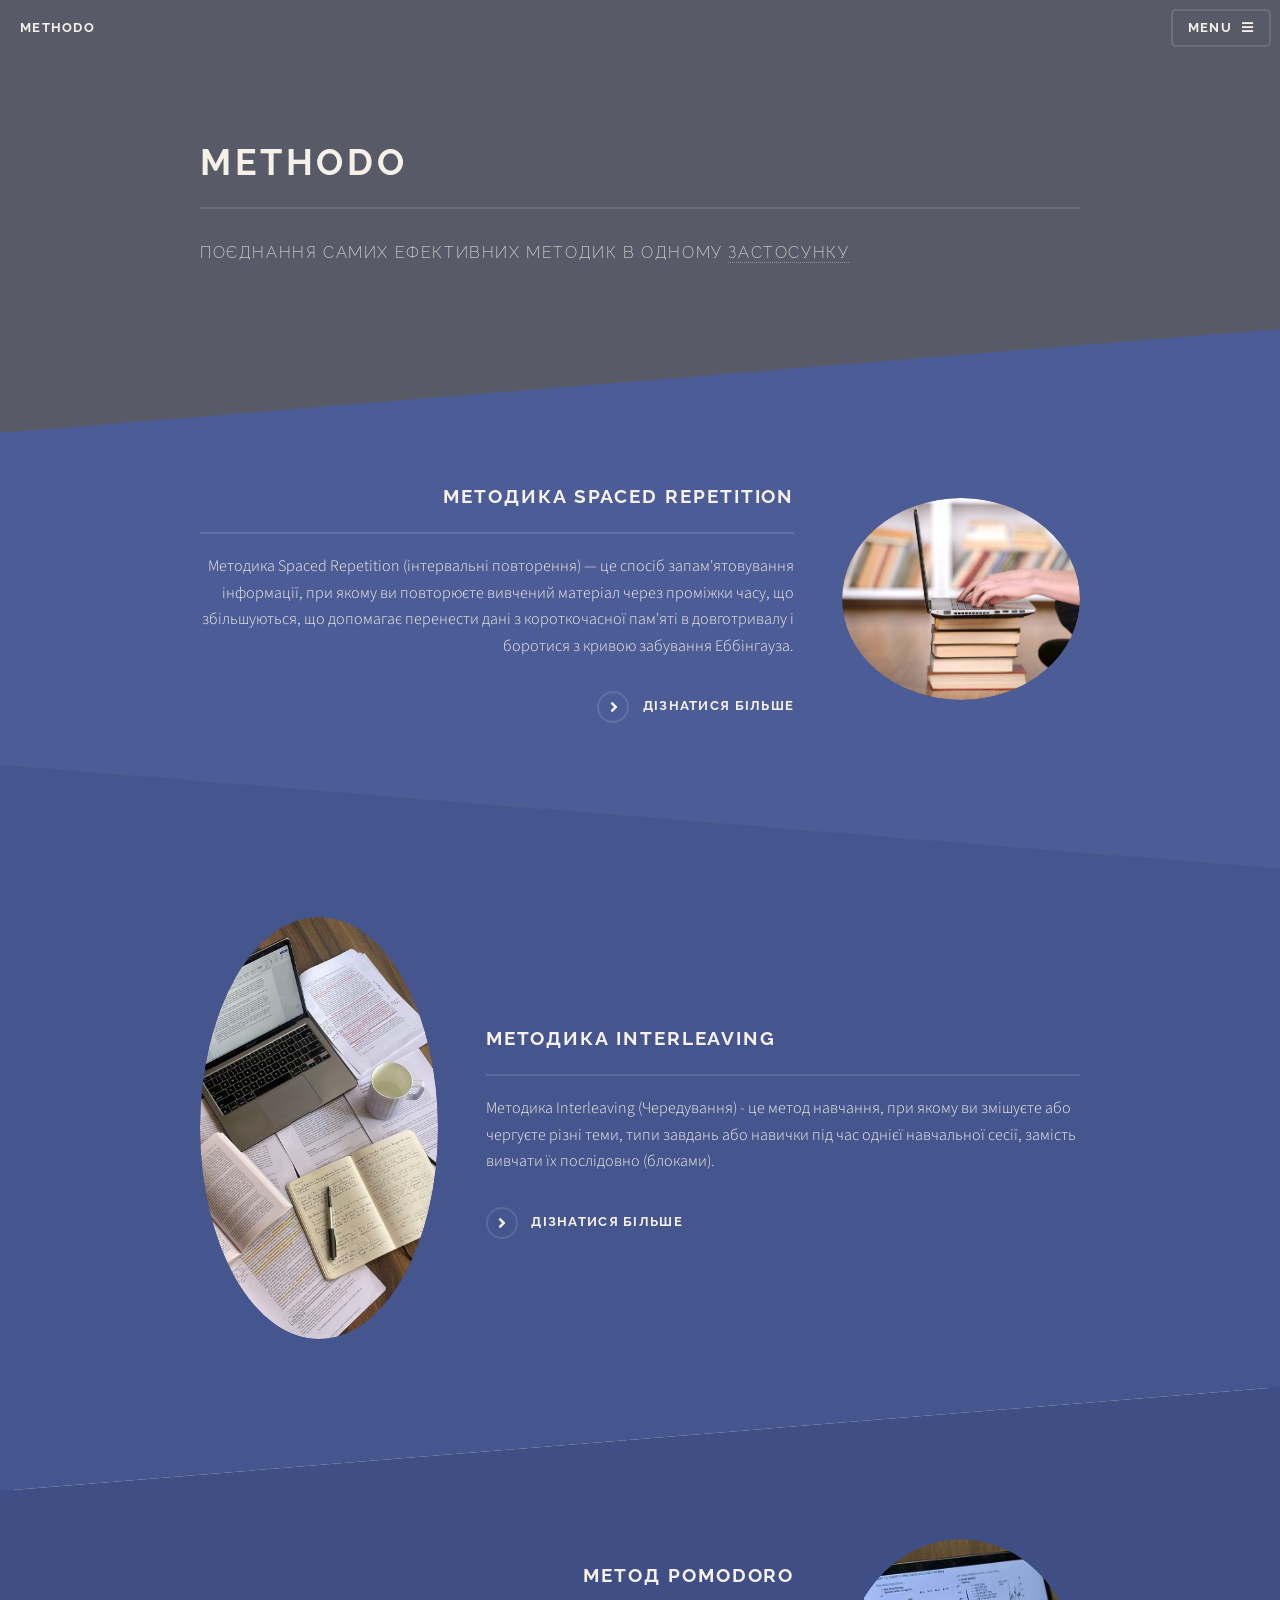
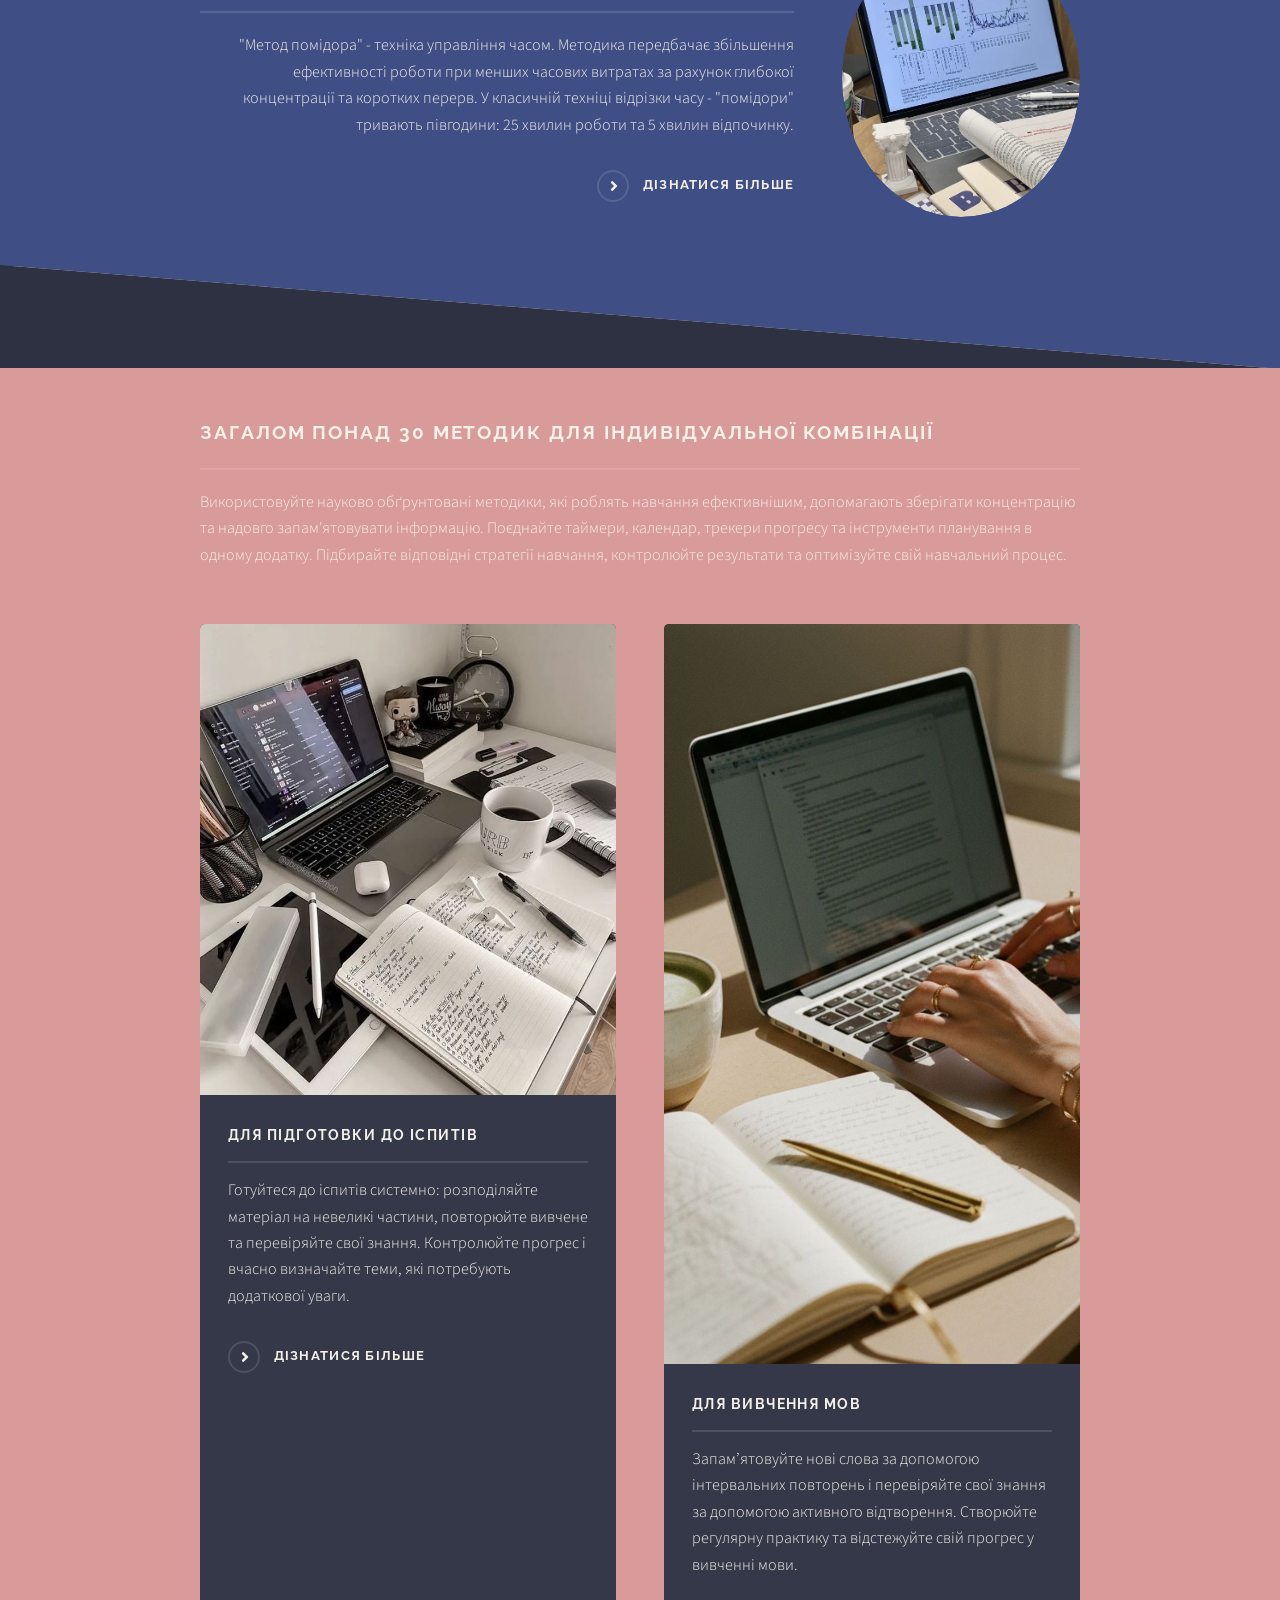
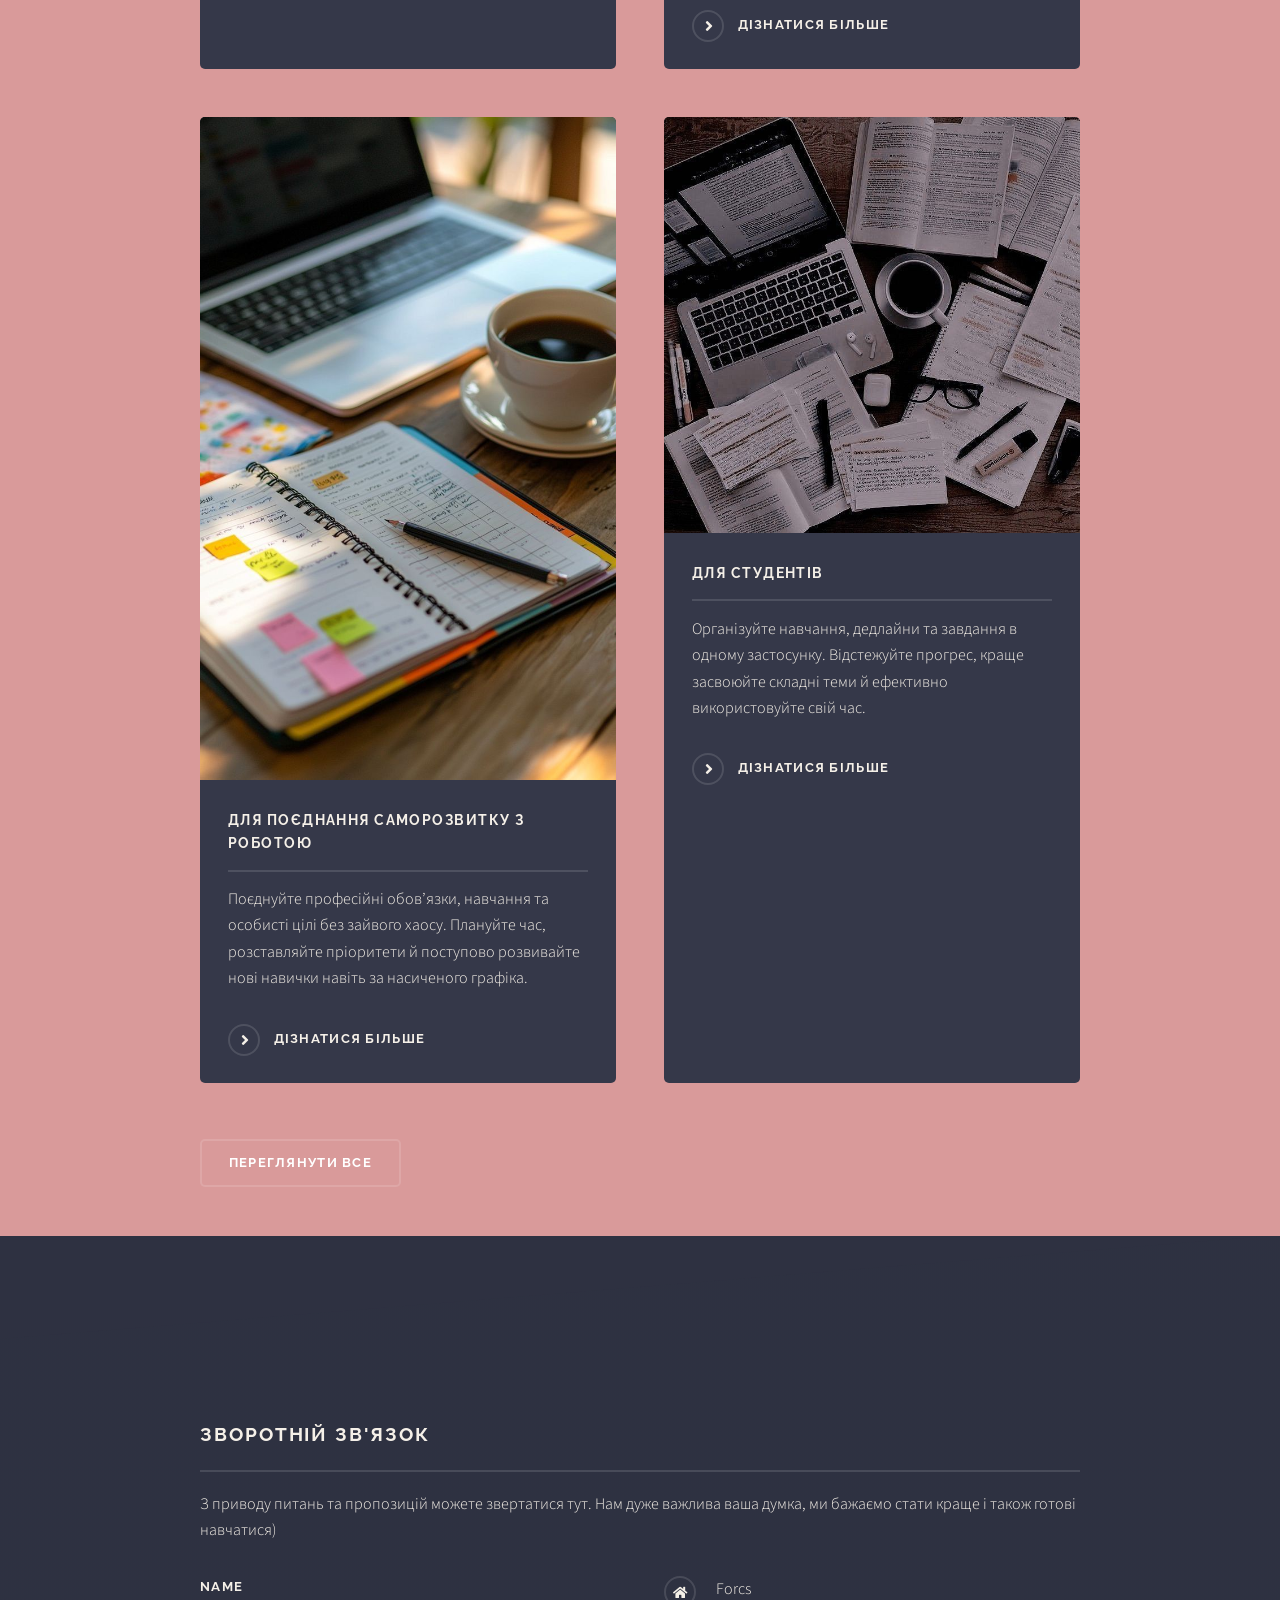
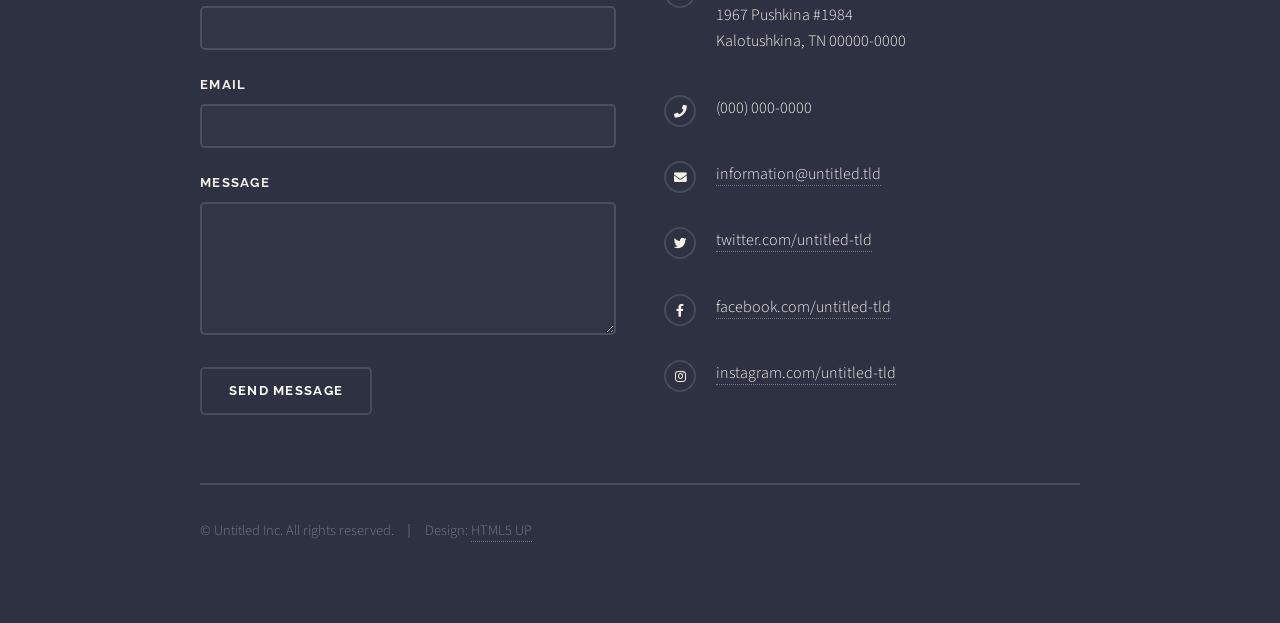
==== index.html @ 02e0367e "Add files via upload" ====
<!DOCTYPE HTML>
<!--
	Solid State by HTML5 UP
	html5up.net | @ajlkn
	Free for personal and commercial use under the CCA 3.0 license (html5up.net/license)
-->
<html>
	<head>
		<title>Solid State by HTML5 UP</title>
		<meta charset="utf-8" />
		<meta name="viewport" content="width=device-width, initial-scale=1, user-scalable=no" />
		<link rel="stylesheet" href="assets/css/main.css" />
		<noscript><link rel="stylesheet" href="assets/css/noscript.css" /></noscript>
	</head>
	<body class="is-preload">

		<!-- Page Wrapper -->
			<div id="page-wrapper">

				<!-- Header -->
					<header id="header" class="alt">
						<h1><a href="index.html">Methodo</a></h1>
						<nav>
							<a href="#menu">Menu</a>
						</nav>
					</header>

				<!-- Menu -->
					<nav id="menu">
						<div class="inner">
							<h2>Menu</h2>
							<ul class="links">
								<li><a href="index.html">Home</a></li>
								<li><a href="generic.html">Premium</a></li>
								<li><a href="elements.html">To partners</a></li>
								<li><a href="#">Log In</a></li>
								<li><a href="#">Sign Up</a></li>
							</ul>
							<a href="#" class="close">Close</a>
						</div>
					</nav>

				<!-- Banner -->
					<section id="banner">
						<div class="inner">
							<div class="logo"><span class="g"></span></div>
							<h2>Methodo</h2>
							<p>Поєднання самих ефективних методик в одному <a href="https://www.youtube.com/shorts/WG6gYbLMqzE">застосунку</a></p>
						</div>
					</section>

				<!-- Wrapper -->
					<section id="wrapper">

						<!-- One -->
							<section id="one" class="wrapper spotlight style1">
								<div class="inner">
									<a href="#" class="image"><img src="images/images.jpg" alt="Aesthetic Study Motivation" /></a>
									<div class="content">
										<h2 class="major">Методика Spaced Repetition</h2>
										<p>Методика Spaced Repetition (інтервальні повторення) — це спосіб запам'ятовування інформації, при якому ви повторюєте вивчений матеріал через проміжки часу, що збільшуються, що допомагає перенести дані з короткочасної пам'яті в довготривалу і боротися з кривою забування Еббінгауза.</p>
										<a href="#" class="special">Дізнатися більше</a>
									</div>
								</div>
							</section>

						<!-- Two -->
							<section id="two" class="wrapper alt spotlight style2">
								<div class="inner">
									<a href="#" class="image"><img src="images/Aesthetic Study Motivation.jpg" alt="" /></a>
									<div class="content">
										<h2 class="major">Методика Interleaving</h2>
										<p>Методика Interleaving (Чередування) - це метод навчання, при якому ви змішуєте або чергуєте різні теми, типи завдань або навички під час однієї навчальної сесії, замість вивчати їх послідовно (блоками).</p>
										<a href="#" class="special">Дізнатися більше</a>
									</div>
								</div>
							</section>

						<!-- Three -->
							<section id="three" class="wrapper spotlight style3">
								<div class="inner">
									<a href="#" class="image"><img src="images/Motivation.jpg" alt="" /></a>
									<div class="content">
										<h2 class="major">Метод pomodoro</h2>
										<p>"Метод помідора" - техніка управління часом. Методика передбачає збільшення ефективності роботи при менших часових витратах за рахунок глибокої концентрації та коротких перерв. У класичній техніці відрізки часу - "помідори" тривають півгодини: 25 хвилин роботи та 5 хвилин відпочинку.</p>
										<a href="#" class="special">Дізнатися більше</a>
									</div>
								</div>
							</section>

						<!-- Four -->
							<section id="four" class="wrapper alt style1">
								<div class="inner">
									<h2 class="major">Загалом понад 30 методик для індивідуальної комбінації</h2>
									<p>Використовуйте науково обґрунтовані методики, які роблять навчання ефективнішим, допомагають зберігати концентрацію та надовго запам'ятовувати інформацію. Поєднайте таймери, календар, трекери прогресу та інструменти планування в одному додатку. Підбирайте відповідні стратегії навчання, контролюйте результати та оптимізуйте свій навчальний процес.</p>
									<section class="features">
										<article>
											<a href="#" class="image"><img src="images/Productive s.jpg" alt="" /></a>
											<h3 class="major">Для підготовки до іспитів</h3>
											<p>Готуйтеся до іспитів системно: розподіляйте матеріал на невеликі частини, повторюйте вивчене та перевіряйте свої знання. Контролюйте прогрес і вчасно визначайте теми, які потребують додаткової уваги.</p>
											<a href="#" class="special">Дізнатися більше</a>
										</article>
										<article>
											<a href="#" class="image"><img src="images/Productive stu.jpg" alt="" /></a>
											<h3 class="major">Для вивчення мов</h3>
											<p>Запам’ятовуйте нові слова за допомогою інтервальних повторень і перевіряйте свої знання за допомогою активного відтворення. Створюйте регулярну практику та відстежуйте свій прогрес у вивченні мови.</p>
											<a href="#" class="special">Дізнатися більше</a>
										</article>
										<article>
											<a href="#" class="image"><img src="images/Productive st.jpg" alt="" /></a>
											<h3 class="major">Для поєднання саморозвитку з роботою</h3>
											<p>Поєднуйте професійні обов’язки, навчання та особисті цілі без зайвого хаосу. Плануйте час, розставляйте пріоритети й поступово розвивайте нові навички навіть за насиченого графіка.</p>
											<a href="#" class="special">Дізнатися більше</a>
										</article>
										<article>
											<a href="#" class="image"><img src="images/P.jpg" alt="" /></a>
											<h3 class="major">Для студентів</h3>
											<p>Організуйте навчання, дедлайни та завдання в одному застосунку. Відстежуйте прогрес, краще засвоюйте складні теми й ефективно використовуйте свій час.</p>
											<a href="#" class="special">Дізнатися більше</a>
										</article>
									</section>
									<ul class="actions">
										<li><a href="#" class="button">Переглянути все</a></li>
									</ul>
								</div>
							</section>

					</section>

				<!-- Footer -->
					<section id="footer">
						<div class="inner">
							<h2 class="major">Зворотній зв'язок</h2>
							<p>З приводу питань та пропозицій можете звертатися тут. Нам дуже важлива ваша думка, ми бажаємо стати краще і також готові навчатися)</p>
							<form method="post" action="#">
								<div class="fields">
									<div class="field">
										<label for="name">Name</label>
										<input type="text" name="name" id="name" />
									</div>
									<div class="field">
										<label for="email">Email</label>
										<input type="email" name="email" id="email" />
									</div>
									<div class="field">
										<label for="message">Message</label>
										<textarea name="message" id="message" rows="4"></textarea>
									</div>
								</div>
								<ul class="actions">
									<li><input type="submit" value="Send Message" /></li>
								</ul>
							</form>
							<ul class="contact">
								<li class="icon solid fa-home">
									Forcs<br />
									1967 Pushkina #1984<br />
									Kalotushkina, TN 00000-0000
								</li>
								<li class="icon solid fa-phone">(000) 000-0000</li>
								<li class="icon solid fa-envelope"><a href="#">information@untitled.tld</a></li>
								<li class="icon brands fa-twitter"><a href="#">twitter.com/untitled-tld</a></li>
								<li class="icon brands fa-facebook-f"><a href="#">facebook.com/untitled-tld</a></li>
								<li class="icon brands fa-instagram"><a href="#">instagram.com/untitled-tld</a></li>
							</ul>
							<ul class="copyright">
								<li>&copy; Untitled Inc. All rights reserved.</li><li>Design: <a href="http://html5up.net">HTML5 UP</a></li>
							</ul>
						</div>
					</section>

			</div>

		<!-- Scripts -->
			<script src="assets/js/jquery.min.js"></script>
			<script src="assets/js/jquery.scrollex.min.js"></script>
			<script src="assets/js/browser.min.js"></script>
			<script src="assets/js/breakpoints.min.js"></script>
			<script src="assets/js/util.js"></script>
			<script src="assets/js/main.js"></script>

	</body>
</html>
---- assets/css/main.css ----
@import url(fontawesome-all.min.css);
@import url("https://fonts.googleapis.com/css?family=Raleway:200,700|Source+Sans+Pro:300,600,300italic,600italic");

/*
	Solid State by HTML5 UP
	html5up.net | @ajlkn
	Free for personal and commercial use under the CCA 3.0 license (html5up.net/license)
*/

html, body, div, span, applet, object,
iframe, h1, h2, h3, h4, h5, h6, p, blockquote,
pre, a, abbr, acronym, address, big, cite,
code, del, dfn, em, img, ins, kbd, q, s, samp,
small, strike, strong, sub, sup, tt, var, b,
u, i, center, dl, dt, dd, ol, ul, li, fieldset,
form, label, legend, table, caption, tbody,
tfoot, thead, tr, th, td, article, aside,
canvas, details, embed, figure, figcaption,
footer, header, hgroup, menu, nav, output, ruby,
section, summary, time, mark, audio, video {
	margin: 0;
	padding: 0;
	border: 0;
	font-size: 100%;
	font: inherit;
	vertical-align: baseline;}

article, aside, details, figcaption, figure,
footer, header, hgroup, menu, nav, section {
	display: block;}

body {
	line-height: 1;
}

ol, ul {
	list-style: none;
}

blockquote, q {
	quotes: none;
}

	blockquote:before, blockquote:after, q:before, q:after {
		content: '';
		content: none;
	}

table {
	border-collapse: collapse;
	border-spacing: 0;
}

body {
	-webkit-text-size-adjust: none;
}

mark {
	background-color: transparent;
	color: inherit;
}

input::-moz-focus-inner {
	border: 0;
	padding: 0;
}

input, select, textarea {
	-moz-appearance: none;
	-webkit-appearance: none;
	-ms-appearance: none;
	appearance: none;
}

/* Basic */

	@-ms-viewport {
		width: device-width;
	}

	body {
		-ms-overflow-style: scrollbar;
	}

	@media screen and (max-width: 480px) {

		html, body {
			min-width: 320px;
		}

	}

	html {
		box-sizing: border-box;
	}

	*, *:before, *:after {
		box-sizing: inherit;
	}

	body {
		background-color: #f5f0e8;
		background-image: linear-gradient(to top, rgba(46, 49, 65, 0.8), rgba(46, 49, 65, 0.8)), url("../../images/bg.jpg");
		background-size: auto, cover;
		background-attachment: fixed, fixed;
		background-position: center, center;
	}

		body.is-preload *, body.is-preload *:before, body.is-preload *:after {
			-moz-animation: none !important;
			-webkit-animation: none !important;
			-ms-animation: none !important;
			animation: none !important;
			-moz-transition: none !important;
			-webkit-transition: none !important;
			-ms-transition: none !important;
			transition: none !important;
		}

/* Type */

	body, input, select, textarea {
		color: #f5f0e8;
		font-family: "Source Sans Pro", Helvetica, sans-serif;
		font-size: 16.5pt;
		font-weight: 300;
		line-height: 1.65;
	}

		@media screen and (max-width: 1680px) {

			body, input, select, textarea {
				font-size: 13pt;
			}

		}

		@media screen and (max-width: 1280px) {

			body, input, select, textarea {
				font-size: 12pt;
			}

		}

		@media screen and (max-width: 980px) {

			body, input, select, textarea {
				font-size: 12pt;
			}

		}

		@media screen and (max-width: 736px) {

			body, input, select, textarea {
				font-size: 12pt;
			}

		}

		@media screen and (max-width: 480px) {

			body, input, select, textarea {
				font-size: 12pt;
			}

		}

	a {
		-moz-transition: color 0.2s ease-in-out, border-bottom-color 0.2s ease-in-out;
		-webkit-transition: color 0.2s ease-in-out, border-bottom-color 0.2s ease-in-out;
		-ms-transition: color 0.2s ease-in-out, border-bottom-color 0.2s ease-in-out;
		transition: color 0.2s ease-in-out, border-bottom-color 0.2s ease-in-out;
		border-bottom: dotted 1px rgba(255, 255, 255, 0.35);
		color: #f5f0e8;
		text-decoration: none;
	}

		a:hover {
			border-bottom-color: transparent;
			color: #f5f0e8 !important;
		}

		a.special:not(.button) {
			text-decoration: none;
			border-bottom: 0;
			display: block;
			font-family: Raleway, Helvetica, sans-serif;
			font-size: 0.8em;
			font-weight: 700;
			letter-spacing: 0.1em;
			margin: 0 0 2em 0;
			text-transform: uppercase;
		}

			a.special:not(.button):before {
				-moz-osx-font-smoothing: grayscale;
				-webkit-font-smoothing: antialiased;
				display: inline-block;
				font-style: normal;
				font-variant: normal;
				text-rendering: auto;
				line-height: 1;
				text-transform: none !important;
				font-family: 'Font Awesome 5 Free';
				font-weight: 900;
			}

			a.special:not(.button):before {
				-moz-transition: background-color 0.2s ease-in-out;
				-webkit-transition: background-color 0.2s ease-in-out;
				-ms-transition: background-color 0.2s ease-in-out;
				transition: background-color 0.2s ease-in-out;
				border-radius: 100%;
				border: solid 2px rgba(255, 255, 255, 0.125);
				content: '\f105';
				display: inline-block;
				font-size: 1.25em;
				height: 2em;
				line-height: 1.75em;
				margin-right: 0.85em;
				text-align: center;
				text-indent: 0.15em;
				vertical-align: middle;
				width: 2em;
			}

			a.special:not(.button):hover:before {
				background-color: rgba(255, 255, 255, 0.025);
			}

			a.special:not(.button):active:before {
				background-color: rgba(255, 255, 255, 0.075);
			}

	strong, b {
		color: #ffffff;
		font-weight: 600;
	}

	em, i {
		font-style: italic;
	}

	p {
		margin: 0 0 2em 0;
	}

	h1, h2, h3, h4, h5, h6 {
		color: #f5f0e8;
		font-family: Raleway, Helvetica, sans-serif;
		font-weight: 700;
		letter-spacing: 0.1em;
		margin: 0 0 1em 0;
		text-transform: uppercase;
	}

		h1 a, h2 a, h3 a, h4 a, h5 a, h6 a {
			color: inherit;
			text-decoration: none;
			border-bottom: 0;
		}

		h1 span, h2 span, h3 span, h4 span, h5 span, h6 span {
			font-weight: 200;
		}

		h1.major, h2.major, h3.major, h4.major, h5.major, h6.major {
			padding-bottom: 1em;
			border-bottom: solid 2px rgba(255, 255, 255, 0.125);
		}

	h2 {
		font-size: 1.2em;
	}

	h3 {
		font-size: 0.9em;
	}

	h4 {
		font-size: 0.7em;
	}

	h5 {
		font-size: 0.7em;
	}

	h6 {
		font-size: 0.7em;
	}

	@media screen and (max-width: 736px) {

		h2 {
			font-size: 1em;
		}

		h3 {
			font-size: 0.8em;
		}

	}

	sub {
		font-size: 0.8em;
		position: relative;
		top: 0.5em;
	}

	sup {
		font-size: 0.8em;
		position: relative;
		top: -0.5em;
	}

	blockquote {
		border-left: solid 4px rgba(255, 255, 255, 0.125);
		font-style: italic;
		margin: 0 0 2em 0;
		padding: 0.5em 0 0.5em 2em;
	}

	code {
		background: rgba(255, 255, 255, 0.025);
		border-radius: 5px;
		border: solid 2px rgba(255, 255, 255, 0.125);
		font-family: "Courier New", monospace;
		font-size: 0.9em;
		margin: 0 0.25em;
		padding: 0.25em 0.65em;
	}

	pre {
		-webkit-overflow-scrolling: touch;
		font-family: "Courier New", monospace;
		font-size: 0.9em;
		margin: 0 0 2em 0;
	}

		pre code {
			display: block;
			line-height: 1.75em;
			padding: 1em 1.5em;
			overflow-x: auto;
		}

	hr {
		border: 0;
		border-bottom: solid 2px rgba(255, 255, 255, 0.125);
		margin: 2.5em 0;
	}

		hr.major {
			margin: 4em 0;
		}

	.align-left {
		text-align: left;
	}

	.align-center {
		text-align: center;
	}

	.align-right {
		text-align: right;
	}

/* Row */

	.row {
		display: flex;
		flex-wrap: wrap;
		box-sizing: border-box;
		align-items: stretch;
	}

		.row > * {
			box-sizing: border-box;
		}

		.row.gtr-uniform > * > :last-child {
			margin-bottom: 0;
		}

		.row.aln-left {
			justify-content: flex-start;
		}

		.row.aln-center {
			justify-content: center;
		}

		.row.aln-right {
			justify-content: flex-end;
		}

		.row.aln-top {
			align-items: flex-start;
		}

		.row.aln-middle {
			align-items: center;
		}

		.row.aln-bottom {
			align-items: flex-end;
		}

		.row > .imp {
			order: -1;
		}

		.row > .col-1 {
			width: 8.33333%;
		}

		.row > .off-1 {
			margin-left: 8.33333%;
		}

		.row > .col-2 {
			width: 16.66667%;
		}

		.row > .off-2 {
			margin-left: 16.66667%;
		}

		.row > .col-3 {
			width: 25%;
		}

		.row > .off-3 {
			margin-left: 25%;
		}

		.row > .col-4 {
			width: 33.33333%;
		}

		.row > .off-4 {
			margin-left: 33.33333%;
		}

		.row > .col-5 {
			width: 41.66667%;
		}

		.row > .off-5 {
			margin-left: 41.66667%;
		}

		.row > .col-6 {
			width: 50%;
		}

		.row > .off-6 {
			margin-left: 50%;
		}

		.row > .col-7 {
			width: 58.33333%;
		}

		.row > .off-7 {
			margin-left: 58.33333%;
		}

		.row > .col-8 {
			width: 66.66667%;
		}

		.row > .off-8 {
			margin-left: 66.66667%;
		}

		.row > .col-9 {
			width: 75%;
		}

		.row > .off-9 {
			margin-left: 75%;
		}

		.row > .col-10 {
			width: 83.33333%;
		}

		.row > .off-10 {
			margin-left: 83.33333%;
		}

		.row > .col-11 {
			width: 91.66667%;
		}

		.row > .off-11 {
			margin-left: 91.66667%;
		}

		.row > .col-12 {
			width: 100%;
		}

		.row > .off-12 {
			margin-left: 100%;
		}

		.row.gtr-0 {
			margin-top: 0;
			margin-left: 0em;
		}

			.row.gtr-0 > * {
				padding: 0 0 0 0em;
			}

			.row.gtr-0.gtr-uniform {
				margin-top: 0em;
			}

				.row.gtr-0.gtr-uniform > * {
					padding-top: 0em;
				}

		.row.gtr-25 {
			margin-top: 0;
			margin-left: -0.4375em;
		}

			.row.gtr-25 > * {
				padding: 0 0 0 0.4375em;
			}

			.row.gtr-25.gtr-uniform {
				margin-top: -0.4375em;
			}

				.row.gtr-25.gtr-uniform > * {
					padding-top: 0.4375em;
				}

		.row.gtr-50 {
			margin-top: 0;
			margin-left: -0.875em;
		}

			.row.gtr-50 > * {
				padding: 0 0 0 0.875em;
			}

			.row.gtr-50.gtr-uniform {
				margin-top: -0.875em;
			}

				.row.gtr-50.gtr-uniform > * {
					padding-top: 0.875em;
				}

		.row {
			margin-top: 0;
			margin-left: -1.75em;
		}

			.row > * {
				padding: 0 0 0 1.75em;
			}

			.row.gtr-uniform {
				margin-top: -1.75em;
			}

				.row.gtr-uniform > * {
					padding-top: 1.75em;
				}

		.row.gtr-150 {
			margin-top: 0;
			margin-left: -2.625em;
		}

			.row.gtr-150 > * {
				padding: 0 0 0 2.625em;
			}

			.row.gtr-150.gtr-uniform {
				margin-top: -2.625em;
			}

				.row.gtr-150.gtr-uniform > * {
					padding-top: 2.625em;
				}

		.row.gtr-200 {
			margin-top: 0;
			margin-left: -3.5em;
		}

			.row.gtr-200 > * {
				padding: 0 0 0 3.5em;
			}

			.row.gtr-200.gtr-uniform {
				margin-top: -3.5em;
			}

				.row.gtr-200.gtr-uniform > * {
					padding-top: 3.5em;
				}

		@media screen and (max-width: 1680px) {

			.row {
				display: flex;
				flex-wrap: wrap;
				box-sizing: border-box;
				align-items: stretch;
			}

				.row > * {
					box-sizing: border-box;
				}

				.row.gtr-uniform > * > :last-child {
					margin-bottom: 0;
				}

				.row.aln-left {
					justify-content: flex-start;
				}

				.row.aln-center {
					justify-content: center;
				}

				.row.aln-right {
					justify-content: flex-end;
				}

				.row.aln-top {
					align-items: flex-start;
				}

				.row.aln-middle {
					align-items: center;
				}

				.row.aln-bottom {
					align-items: flex-end;
				}

				.row > .imp-xlarge {
					order: -1;
				}

				.row > .col-1-xlarge {
					width: 8.33333%;
				}

				.row > .off-1-xlarge {
					margin-left: 8.33333%;
				}

				.row > .col-2-xlarge {
					width: 16.66667%;
				}

				.row > .off-2-xlarge {
					margin-left: 16.66667%;
				}

				.row > .col-3-xlarge {
					width: 25%;
				}

				.row > .off-3-xlarge {
					margin-left: 25%;
				}

				.row > .col-4-xlarge {
					width: 33.33333%;
				}

				.row > .off-4-xlarge {
					margin-left: 33.33333%;
				}

				.row > .col-5-xlarge {
					width: 41.66667%;
				}

				.row > .off-5-xlarge {
					margin-left: 41.66667%;
				}

				.row > .col-6-xlarge {
					width: 50%;
				}

				.row > .off-6-xlarge {
					margin-left: 50%;
				}

				.row > .col-7-xlarge {
					width: 58.33333%;
				}

				.row > .off-7-xlarge {
					margin-left: 58.33333%;
				}

				.row > .col-8-xlarge {
					width: 66.66667%;
				}

				.row > .off-8-xlarge {
					margin-left: 66.66667%;
				}

				.row > .col-9-xlarge {
					width: 75%;
				}

				.row > .off-9-xlarge {
					margin-left: 75%;
				}

				.row > .col-10-xlarge {
					width: 83.33333%;
				}

				.row > .off-10-xlarge {
					margin-left: 83.33333%;
				}

				.row > .col-11-xlarge {
					width: 91.66667%;
				}

				.row > .off-11-xlarge {
					margin-left: 91.66667%;
				}

				.row > .col-12-xlarge {
					width: 100%;
				}

				.row > .off-12-xlarge {
					margin-left: 100%;
				}

				.row.gtr-0 {
					margin-top: 0;
					margin-left: 0em;
				}

					.row.gtr-0 > * {
						padding: 0 0 0 0em;
					}

					.row.gtr-0.gtr-uniform {
						margin-top: 0em;
					}

						.row.gtr-0.gtr-uniform > * {
							padding-top: 0em;
						}

				.row.gtr-25 {
					margin-top: 0;
					margin-left: -0.4375em;
				}

					.row.gtr-25 > * {
						padding: 0 0 0 0.4375em;
					}

					.row.gtr-25.gtr-uniform {
						margin-top: -0.4375em;
					}

						.row.gtr-25.gtr-uniform > * {
							padding-top: 0.4375em;
						}

				.row.gtr-50 {
					margin-top: 0;
					margin-left: -0.875em;
				}

					.row.gtr-50 > * {
						padding: 0 0 0 0.875em;
					}

					.row.gtr-50.gtr-uniform {
						margin-top: -0.875em;
					}

						.row.gtr-50.gtr-uniform > * {
							padding-top: 0.875em;
						}

				.row {
					margin-top: 0;
					margin-left: -1.75em;
				}

					.row > * {
						padding: 0 0 0 1.75em;
					}

					.row.gtr-uniform {
						margin-top: -1.75em;
					}

						.row.gtr-uniform > * {
							padding-top: 1.75em;
						}

				.row.gtr-150 {
					margin-top: 0;
					margin-left: -2.625em;
				}

					.row.gtr-150 > * {
						padding: 0 0 0 2.625em;
					}

					.row.gtr-150.gtr-uniform {
						margin-top: -2.625em;
					}

						.row.gtr-150.gtr-uniform > * {
							padding-top: 2.625em;
						}

				.row.gtr-200 {
					margin-top: 0;
					margin-left: -3.5em;
				}

					.row.gtr-200 > * {
						padding: 0 0 0 3.5em;
					}

					.row.gtr-200.gtr-uniform {
						margin-top: -3.5em;
					}

						.row.gtr-200.gtr-uniform > * {
							padding-top: 3.5em;
						}

		}

		@media screen and (max-width: 1280px) {

			.row {
				display: flex;
				flex-wrap: wrap;
				box-sizing: border-box;
				align-items: stretch;
			}

				.row > * {
					box-sizing: border-box;
				}

				.row.gtr-uniform > * > :last-child {
					margin-bottom: 0;
				}

				.row.aln-left {
					justify-content: flex-start;
				}

				.row.aln-center {
					justify-content: center;
				}

				.row.aln-right {
					justify-content: flex-end;
				}

				.row.aln-top {
					align-items: flex-start;
				}

				.row.aln-middle {
					align-items: center;
				}

				.row.aln-bottom {
					align-items: flex-end;
				}

				.row > .imp-large {
					order: -1;
				}

				.row > .col-1-large {
					width: 8.33333%;
				}

				.row > .off-1-large {
					margin-left: 8.33333%;
				}

				.row > .col-2-large {
					width: 16.66667%;
				}

				.row > .off-2-large {
					margin-left: 16.66667%;
				}

				.row > .col-3-large {
					width: 25%;
				}

				.row > .off-3-large {
					margin-left: 25%;
				}

				.row > .col-4-large {
					width: 33.33333%;
				}

				.row > .off-4-large {
					margin-left: 33.33333%;
				}

				.row > .col-5-large {
					width: 41.66667%;
				}

				.row > .off-5-large {
					margin-left: 41.66667%;
				}

				.row > .col-6-large {
					width: 50%;
				}

				.row > .off-6-large {
					margin-left: 50%;
				}

				.row > .col-7-large {
					width: 58.33333%;
				}

				.row > .off-7-large {
					margin-left: 58.33333%;
				}

				.row > .col-8-large {
					width: 66.66667%;
				}

				.row > .off-8-large {
					margin-left: 66.66667%;
				}

				.row > .col-9-large {
					width: 75%;
				}

				.row > .off-9-large {
					margin-left: 75%;
				}

				.row > .col-10-large {
					width: 83.33333%;
				}

				.row > .off-10-large {
					margin-left: 83.33333%;
				}

				.row > .col-11-large {
					width: 91.66667%;
				}

				.row > .off-11-large {
					margin-left: 91.66667%;
				}

				.row > .col-12-large {
					width: 100%;
				}

				.row > .off-12-large {
					margin-left: 100%;
				}

				.row.gtr-0 {
					margin-top: 0;
					margin-left: 0em;
				}

					.row.gtr-0 > * {
						padding: 0 0 0 0em;
					}

					.row.gtr-0.gtr-uniform {
						margin-top: 0em;
					}

						.row.gtr-0.gtr-uniform > * {
							padding-top: 0em;
						}

				.row.gtr-25 {
					margin-top: 0;
					margin-left: -0.4375em;
				}

					.row.gtr-25 > * {
						padding: 0 0 0 0.4375em;
					}

					.row.gtr-25.gtr-uniform {
						margin-top: -0.4375em;
					}

						.row.gtr-25.gtr-uniform > * {
							padding-top: 0.4375em;
						}

				.row.gtr-50 {
					margin-top: 0;
					margin-left: -0.875em;
				}

					.row.gtr-50 > * {
						padding: 0 0 0 0.875em;
					}

					.row.gtr-50.gtr-uniform {
						margin-top: -0.875em;
					}

						.row.gtr-50.gtr-uniform > * {
							padding-top: 0.875em;
						}

				.row {
					margin-top: 0;
					margin-left: -1.75em;
				}

					.row > * {
						padding: 0 0 0 1.75em;
					}

					.row.gtr-uniform {
						margin-top: -1.75em;
					}

						.row.gtr-uniform > * {
							padding-top: 1.75em;
						}

				.row.gtr-150 {
					margin-top: 0;
					margin-left: -2.625em;
				}

					.row.gtr-150 > * {
						padding: 0 0 0 2.625em;
					}

					.row.gtr-150.gtr-uniform {
						margin-top: -2.625em;
					}

						.row.gtr-150.gtr-uniform > * {
							padding-top: 2.625em;
						}

				.row.gtr-200 {
					margin-top: 0;
					margin-left: -3.5em;
				}

					.row.gtr-200 > * {
						padding: 0 0 0 3.5em;
					}

					.row.gtr-200.gtr-uniform {
						margin-top: -3.5em;
					}

						.row.gtr-200.gtr-uniform > * {
							padding-top: 3.5em;
						}

		}

		@media screen and (max-width: 980px) {

			.row {
				display: flex;
				flex-wrap: wrap;
				box-sizing: border-box;
				align-items: stretch;
			}

				.row > * {
					box-sizing: border-box;
				}

				.row.gtr-uniform > * > :last-child {
					margin-bottom: 0;
				}

				.row.aln-left {
					justify-content: flex-start;
				}

				.row.aln-center {
					justify-content: center;
				}

				.row.aln-right {
					justify-content: flex-end;
				}

				.row.aln-top {
					align-items: flex-start;
				}

				.row.aln-middle {
					align-items: center;
				}

				.row.aln-bottom {
					align-items: flex-end;
				}

				.row > .imp-medium {
					order: -1;
				}

				.row > .col-1-medium {
					width: 8.33333%;
				}

				.row > .off-1-medium {
					margin-left: 8.33333%;
				}

				.row > .col-2-medium {
					width: 16.66667%;
				}

				.row > .off-2-medium {
					margin-left: 16.66667%;
				}

				.row > .col-3-medium {
					width: 25%;
				}

				.row > .off-3-medium {
					margin-left: 25%;
				}

				.row > .col-4-medium {
					width: 33.33333%;
				}

				.row > .off-4-medium {
					margin-left: 33.33333%;
				}

				.row > .col-5-medium {
					width: 41.66667%;
				}

				.row > .off-5-medium {
					margin-left: 41.66667%;
				}

				.row > .col-6-medium {
					width: 50%;
				}

				.row > .off-6-medium {
					margin-left: 50%;
				}

				.row > .col-7-medium {
					width: 58.33333%;
				}

				.row > .off-7-medium {
					margin-left: 58.33333%;
				}

				.row > .col-8-medium {
					width: 66.66667%;
				}

				.row > .off-8-medium {
					margin-left: 66.66667%;
				}

				.row > .col-9-medium {
					width: 75%;
				}

				.row > .off-9-medium {
					margin-left: 75%;
				}

				.row > .col-10-medium {
					width: 83.33333%;
				}

				.row > .off-10-medium {
					margin-left: 83.33333%;
				}

				.row > .col-11-medium {
					width: 91.66667%;
				}

				.row > .off-11-medium {
					margin-left: 91.66667%;
				}

				.row > .col-12-medium {
					width: 100%;
				}

				.row > .off-12-medium {
					margin-left: 100%;
				}

				.row.gtr-0 {
					margin-top: 0;
					margin-left: 0em;
				}

					.row.gtr-0 > * {
						padding: 0 0 0 0em;
					}

					.row.gtr-0.gtr-uniform {
						margin-top: 0em;
					}

						.row.gtr-0.gtr-uniform > * {
							padding-top: 0em;
						}

				.row.gtr-25 {
					margin-top: 0;
					margin-left: -0.4375em;
				}

					.row.gtr-25 > * {
						padding: 0 0 0 0.4375em;
					}

					.row.gtr-25.gtr-uniform {
						margin-top: -0.4375em;
					}

						.row.gtr-25.gtr-uniform > * {
							padding-top: 0.4375em;
						}

				.row.gtr-50 {
					margin-top: 0;
					margin-left: -0.875em;
				}

					.row.gtr-50 > * {
						padding: 0 0 0 0.875em;
					}

					.row.gtr-50.gtr-uniform {
						margin-top: -0.875em;
					}

						.row.gtr-50.gtr-uniform > * {
							padding-top: 0.875em;
						}

				.row {
					margin-top: 0;
					margin-left: -1.75em;
				}

					.row > * {
						padding: 0 0 0 1.75em;
					}

					.row.gtr-uniform {
						margin-top: -1.75em;
					}

						.row.gtr-uniform > * {
							padding-top: 1.75em;
						}

				.row.gtr-150 {
					margin-top: 0;
					margin-left: -2.625em;
				}

					.row.gtr-150 > * {
						padding: 0 0 0 2.625em;
					}

					.row.gtr-150.gtr-uniform {
						margin-top: -2.625em;
					}

						.row.gtr-150.gtr-uniform > * {
							padding-top: 2.625em;
						}

				.row.gtr-200 {
					margin-top: 0;
					margin-left: -3.5em;
				}

					.row.gtr-200 > * {
						padding: 0 0 0 3.5em;
					}

					.row.gtr-200.gtr-uniform {
						margin-top: -3.5em;
					}

						.row.gtr-200.gtr-uniform > * {
							padding-top: 3.5em;
						}

		}

		@media screen and (max-width: 736px) {

			.row {
				display: flex;
				flex-wrap: wrap;
				box-sizing: border-box;
				align-items: stretch;
			}

				.row > * {
					box-sizing: border-box;
				}

				.row.gtr-uniform > * > :last-child {
					margin-bottom: 0;
				}

				.row.aln-left {
					justify-content: flex-start;
				}

				.row.aln-center {
					justify-content: center;
				}

				.row.aln-right {
					justify-content: flex-end;
				}

				.row.aln-top {
					align-items: flex-start;
				}

				.row.aln-middle {
					align-items: center;
				}

				.row.aln-bottom {
					align-items: flex-end;
				}

				.row > .imp-small {
					order: -1;
				}

				.row > .col-1-small {
					width: 8.33333%;
				}

				.row > .off-1-small {
					margin-left: 8.33333%;
				}

				.row > .col-2-small {
					width: 16.66667%;
				}

				.row > .off-2-small {
					margin-left: 16.66667%;
				}

				.row > .col-3-small {
					width: 25%;
				}

				.row > .off-3-small {
					margin-left: 25%;
				}

				.row > .col-4-small {
					width: 33.33333%;
				}

				.row > .off-4-small {
					margin-left: 33.33333%;
				}

				.row > .col-5-small {
					width: 41.66667%;
				}

				.row > .off-5-small {
					margin-left: 41.66667%;
				}

				.row > .col-6-small {
					width: 50%;
				}

				.row > .off-6-small {
					margin-left: 50%;
				}

				.row > .col-7-small {
					width: 58.33333%;
				}

				.row > .off-7-small {
					margin-left: 58.33333%;
				}

				.row > .col-8-small {
					width: 66.66667%;
				}

				.row > .off-8-small {
					margin-left: 66.66667%;
				}

				.row > .col-9-small {
					width: 75%;
				}

				.row > .off-9-small {
					margin-left: 75%;
				}

				.row > .col-10-small {
					width: 83.33333%;
				}

				.row > .off-10-small {
					margin-left: 83.33333%;
				}

				.row > .col-11-small {
					width: 91.66667%;
				}

				.row > .off-11-small {
					margin-left: 91.66667%;
				}

				.row > .col-12-small {
					width: 100%;
				}

				.row > .off-12-small {
					margin-left: 100%;
				}

				.row.gtr-0 {
					margin-top: 0;
					margin-left: 0em;
				}

					.row.gtr-0 > * {
						padding: 0 0 0 0em;
					}

					.row.gtr-0.gtr-uniform {
						margin-top: 0em;
					}

						.row.gtr-0.gtr-uniform > * {
							padding-top: 0em;
						}

				.row.gtr-25 {
					margin-top: 0;
					margin-left: -0.3125em;
				}

					.row.gtr-25 > * {
						padding: 0 0 0 0.3125em;
					}

					.row.gtr-25.gtr-uniform {
						margin-top: -0.3125em;
					}

						.row.gtr-25.gtr-uniform > * {
							padding-top: 0.3125em;
						}

				.row.gtr-50 {
					margin-top: 0;
					margin-left: -0.625em;
				}

					.row.gtr-50 > * {
						padding: 0 0 0 0.625em;
					}

					.row.gtr-50.gtr-uniform {
						margin-top: -0.625em;
					}

						.row.gtr-50.gtr-uniform > * {
							padding-top: 0.625em;
						}

				.row {
					margin-top: 0;
					margin-left: -1.25em;
				}

					.row > * {
						padding: 0 0 0 1.25em;
					}

					.row.gtr-uniform {
						margin-top: -1.25em;
					}

						.row.gtr-uniform > * {
							padding-top: 1.25em;
						}

				.row.gtr-150 {
					margin-top: 0;
					margin-left: -1.875em;
				}

					.row.gtr-150 > * {
						padding: 0 0 0 1.875em;
					}

					.row.gtr-150.gtr-uniform {
						margin-top: -1.875em;
					}

						.row.gtr-150.gtr-uniform > * {
							padding-top: 1.875em;
						}

				.row.gtr-200 {
					margin-top: 0;
					margin-left: -2.5em;
				}

					.row.gtr-200 > * {
						padding: 0 0 0 2.5em;
					}

					.row.gtr-200.gtr-uniform {
						margin-top: -2.5em;
					}

						.row.gtr-200.gtr-uniform > * {
							padding-top: 2.5em;
						}

		}

		@media screen and (max-width: 480px) {

			.row {
				display: flex;
				flex-wrap: wrap;
				box-sizing: border-box;
				align-items: stretch;
			}

				.row > * {
					box-sizing: border-box;
				}

				.row.gtr-uniform > * > :last-child {
					margin-bottom: 0;
				}

				.row.aln-left {
					justify-content: flex-start;
				}

				.row.aln-center {
					justify-content: center;
				}

				.row.aln-right {
					justify-content: flex-end;
				}

				.row.aln-top {
					align-items: flex-start;
				}

				.row.aln-middle {
					align-items: center;
				}

				.row.aln-bottom {
					align-items: flex-end;
				}

				.row > .imp-xsmall {
					order: -1;
				}

				.row > .col-1-xsmall {
					width: 8.33333%;
				}

				.row > .off-1-xsmall {
					margin-left: 8.33333%;
				}

				.row > .col-2-xsmall {
					width: 16.66667%;
				}

				.row > .off-2-xsmall {
					margin-left: 16.66667%;
				}

				.row > .col-3-xsmall {
					width: 25%;
				}

				.row > .off-3-xsmall {
					margin-left: 25%;
				}

				.row > .col-4-xsmall {
					width: 33.33333%;
				}

				.row > .off-4-xsmall {
					margin-left: 33.33333%;
				}

				.row > .col-5-xsmall {
					width: 41.66667%;
				}

				.row > .off-5-xsmall {
					margin-left: 41.66667%;
				}

				.row > .col-6-xsmall {
					width: 50%;
				}

				.row > .off-6-xsmall {
					margin-left: 50%;
				}

				.row > .col-7-xsmall {
					width: 58.33333%;
				}

				.row > .off-7-xsmall {
					margin-left: 58.33333%;
				}

				.row > .col-8-xsmall {
					width: 66.66667%;
				}

				.row > .off-8-xsmall {
					margin-left: 66.66667%;
				}

				.row > .col-9-xsmall {
					width: 75%;
				}

				.row > .off-9-xsmall {
					margin-left: 75%;
				}

				.row > .col-10-xsmall {
					width: 83.33333%;
				}

				.row > .off-10-xsmall {
					margin-left: 83.33333%;
				}

				.row > .col-11-xsmall {
					width: 91.66667%;
				}

				.row > .off-11-xsmall {
					margin-left: 91.66667%;
				}

				.row > .col-12-xsmall {
					width: 100%;
				}

				.row > .off-12-xsmall {
					margin-left: 100%;
				}

				.row.gtr-0 {
					margin-top: 0;
					margin-left: 0em;
				}

					.row.gtr-0 > * {
						padding: 0 0 0 0em;
					}

					.row.gtr-0.gtr-uniform {
						margin-top: 0em;
					}

						.row.gtr-0.gtr-uniform > * {
							padding-top: 0em;
						}

				.row.gtr-25 {
					margin-top: 0;
					margin-left: -0.3125em;
				}

					.row.gtr-25 > * {
						padding: 0 0 0 0.3125em;
					}

					.row.gtr-25.gtr-uniform {
						margin-top: -0.3125em;
					}

						.row.gtr-25.gtr-uniform > * {
							padding-top: 0.3125em;
						}

				.row.gtr-50 {
					margin-top: 0;
					margin-left: -0.625em;
				}

					.row.gtr-50 > * {
						padding: 0 0 0 0.625em;
					}

					.row.gtr-50.gtr-uniform {
						margin-top: -0.625em;
					}

						.row.gtr-50.gtr-uniform > * {
							padding-top: 0.625em;
						}

				.row {
					margin-top: 0;
					margin-left: -1.25em;
				}

					.row > * {
						padding: 0 0 0 1.25em;
					}

					.row.gtr-uniform {
						margin-top: -1.25em;
					}

						.row.gtr-uniform > * {
							padding-top: 1.25em;
						}

				.row.gtr-150 {
					margin-top: 0;
					margin-left: -1.875em;
				}

					.row.gtr-150 > * {
						padding: 0 0 0 1.875em;
					}

					.row.gtr-150.gtr-uniform {
						margin-top: -1.875em;
					}

						.row.gtr-150.gtr-uniform > * {
							padding-top: 1.875em;
						}

				.row.gtr-200 {
					margin-top: 0;
					margin-left: -2.5em;
				}

					.row.gtr-200 > * {
						padding: 0 0 0 2.5em;
					}

					.row.gtr-200.gtr-uniform {
						margin-top: -2.5em;
					}

						.row.gtr-200.gtr-uniform > * {
							padding-top: 2.5em;
						}

		}

		@media screen and (max-width: 360px) {

			.row {
				display: flex;
				flex-wrap: wrap;
				box-sizing: border-box;
				align-items: stretch;
			}

				.row > * {
					box-sizing: border-box;
				}

				.row.gtr-uniform > * > :last-child {
					margin-bottom: 0;
				}

				.row.aln-left {
					justify-content: flex-start;
				}

				.row.aln-center {
					justify-content: center;
				}

				.row.aln-right {
					justify-content: flex-end;
				}

				.row.aln-top {
					align-items: flex-start;
				}

				.row.aln-middle {
					align-items: center;
				}

				.row.aln-bottom {
					align-items: flex-end;
				}

				.row > .imp-xxsmall {
					order: -1;
				}

				.row > .col-1-xxsmall {
					width: 8.33333%;
				}

				.row > .off-1-xxsmall {
					margin-left: 8.33333%;
				}

				.row > .col-2-xxsmall {
					width: 16.66667%;
				}

				.row > .off-2-xxsmall {
					margin-left: 16.66667%;
				}

				.row > .col-3-xxsmall {
					width: 25%;
				}

				.row > .off-3-xxsmall {
					margin-left: 25%;
				}

				.row > .col-4-xxsmall {
					width: 33.33333%;
				}

				.row > .off-4-xxsmall {
					margin-left: 33.33333%;
				}

				.row > .col-5-xxsmall {
					width: 41.66667%;
				}

				.row > .off-5-xxsmall {
					margin-left: 41.66667%;
				}

				.row > .col-6-xxsmall {
					width: 50%;
				}

				.row > .off-6-xxsmall {
					margin-left: 50%;
				}

				.row > .col-7-xxsmall {
					width: 58.33333%;
				}

				.row > .off-7-xxsmall {
					margin-left: 58.33333%;
				}

				.row > .col-8-xxsmall {
					width: 66.66667%;
				}

				.row > .off-8-xxsmall {
					margin-left: 66.66667%;
				}

				.row > .col-9-xxsmall {
					width: 75%;
				}

				.row > .off-9-xxsmall {
					margin-left: 75%;
				}

				.row > .col-10-xxsmall {
					width: 83.33333%;
				}

				.row > .off-10-xxsmall {
					margin-left: 83.33333%;
				}

				.row > .col-11-xxsmall {
					width: 91.66667%;
				}

				.row > .off-11-xxsmall {
					margin-left: 91.66667%;
				}

				.row > .col-12-xxsmall {
					width: 100%;
				}

				.row > .off-12-xxsmall {
					margin-left: 100%;
				}

				.row.gtr-0 {
					margin-top: 0;
					margin-left: 0em;
				}

					.row.gtr-0 > * {
						padding: 0 0 0 0em;
					}

					.row.gtr-0.gtr-uniform {
						margin-top: 0em;
					}

						.row.gtr-0.gtr-uniform > * {
							padding-top: 0em;
						}

				.row.gtr-25 {
					margin-top: 0;
					margin-left: -0.3125em;
				}

					.row.gtr-25 > * {
						padding: 0 0 0 0.3125em;
					}

					.row.gtr-25.gtr-uniform {
						margin-top: -0.3125em;
					}

						.row.gtr-25.gtr-uniform > * {
							padding-top: 0.3125em;
						}

				.row.gtr-50 {
					margin-top: 0;
					margin-left: -0.625em;
				}

					.row.gtr-50 > * {
						padding: 0 0 0 0.625em;
					}

					.row.gtr-50.gtr-uniform {
						margin-top: -0.625em;
					}

						.row.gtr-50.gtr-uniform > * {
							padding-top: 0.625em;
						}

				.row {
					margin-top: 0;
					margin-left: -1.25em;
				}

					.row > * {
						padding: 0 0 0 1.25em;
					}

					.row.gtr-uniform {
						margin-top: -1.25em;
					}

						.row.gtr-uniform > * {
							padding-top: 1.25em;
						}

				.row.gtr-150 {
					margin-top: 0;
					margin-left: -1.875em;
				}

					.row.gtr-150 > * {
						padding: 0 0 0 1.875em;
					}

					.row.gtr-150.gtr-uniform {
						margin-top: -1.875em;
					}

						.row.gtr-150.gtr-uniform > * {
							padding-top: 1.875em;
						}

				.row.gtr-200 {
					margin-top: 0;
					margin-left: -2.5em;
				}

					.row.gtr-200 > * {
						padding: 0 0 0 2.5em;
					}

					.row.gtr-200.gtr-uniform {
						margin-top: -2.5em;
					}

						.row.gtr-200.gtr-uniform > * {
							padding-top: 2.5em;
						}

		}

/* Section/Article */

	section.special, article.special {
		text-align: center;
	}

/* Form */

	form {
		margin: 0 0 2em 0;
	}

		form > :last-child {
			margin-bottom: 0;
		}

		form > .fields {
			display: -moz-flex;
			display: -webkit-flex;
			display: -ms-flex;
			display: flex;
			-moz-flex-wrap: wrap;
			-webkit-flex-wrap: wrap;
			-ms-flex-wrap: wrap;
			flex-wrap: wrap;
			width: calc(100% + 3em);
			margin: -1.5em 0 2em -1.5em;
		}

			form > .fields > .field {
				-moz-flex-grow: 0;
				-webkit-flex-grow: 0;
				-ms-flex-grow: 0;
				flex-grow: 0;
				-moz-flex-shrink: 0;
				-webkit-flex-shrink: 0;
				-ms-flex-shrink: 0;
				flex-shrink: 0;
				padding: 1.5em 0 0 1.5em;
				width: calc(100% - 1.5em);
			}

				form > .fields > .field.half {
					width: calc(50% - 0.75em);
				}

				form > .fields > .field.third {
					width: calc(100%/3 - 0.5em);
				}

				form > .fields > .field.quarter {
					width: calc(25% - 0.375em);
				}

		@media screen and (max-width: 480px) {

			form > .fields {
				width: calc(100% + 3em);
				margin: -1.5em 0 2em -1.5em;
			}

				form > .fields > .field {
					padding: 1.5em 0 0 1.5em;
					width: calc(100% - 1.5em);
				}

					form > .fields > .field.half {
						width: calc(100% - 1.5em);
					}

					form > .fields > .field.third {
						width: calc(100% - 1.5em);
					}

					form > .fields > .field.quarter {
						width: calc(100% - 1.5em);
					}

		}

	label {
		color: #f5f0e8;
		display: block;
		font-family: Raleway, Helvetica, sans-serif;
		font-size: 0.8em;
		font-weight: 700;
		letter-spacing: 0.1em;
		margin: 0 0 0.7em 0;
		text-transform: uppercase;
	}

	input[type="text"],
	input[type="password"],
	input[type="email"],
	input[type="tel"],
	select,
	textarea {
		-moz-appearance: none;
		-webkit-appearance: none;
		-ms-appearance: none;
		appearance: none;
		background: rgba(255, 255, 255, 0.025);
		border-radius: 5px;
		border: none;
		border: solid 2px rgba(255, 255, 255, 0.125);
		color: inherit;
		display: block;
		outline: 0;
		padding: 0 1em;
		text-decoration: none;
		width: 100%;
	}

		input[type="text"]:invalid,
		input[type="password"]:invalid,
		input[type="email"]:invalid,
		input[type="tel"]:invalid,
		select:invalid,
		textarea:invalid {
			box-shadow: none;
		}

		input[type="text"]:focus,
		input[type="password"]:focus,
		input[type="email"]:focus,
		input[type="tel"]:focus,
		select:focus,
		textarea:focus {
			border-color: #5b6ba6;
		}

	select {
		background-image: url("data:image/svg+xml;charset=utf8,%3Csvg xmlns='http://www.w3.org/2000/svg' width='40' height='40' preserveAspectRatio='none' viewBox='0 0 40 40'%3E%3Cpath d='M9.4,12.3l10.4,10.4l10.4-10.4c0.2-0.2,0.5-0.4,0.9-0.4c0.3,0,0.6,0.1,0.9,0.4l3.3,3.3c0.2,0.2,0.4,0.5,0.4,0.9 c0,0.4-0.1,0.6-0.4,0.9L20.7,31.9c-0.2,0.2-0.5,0.4-0.9,0.4c-0.3,0-0.6-0.1-0.9-0.4L4.3,17.3c-0.2-0.2-0.4-0.5-0.4-0.9 c0-0.4,0.1-0.6,0.4-0.9l3.3-3.3c0.2-0.2,0.5-0.4,0.9-0.4S9.1,12.1,9.4,12.3z' fill='rgba(255, 255, 255, 0.125)' /%3E%3C/svg%3E");
		background-size: 1.25rem;
		background-repeat: no-repeat;
		background-position: calc(100% - 1rem) center;
		height: 2.75em;
		padding-right: 2.75em;
		text-overflow: ellipsis;
	}

		select option {
			color: #ffffff;
			background: #f4c2c2;
		}

		select:focus::-ms-value {
			background-color: transparent;
		}

		select::-ms-expand {
			display: none;
		}

	input[type="text"],
	input[type="password"],
	input[type="email"],
	select {
		height: 2.75em;
	}

	textarea {
		padding: 0.75em 1em;
	}

	input[type="checkbox"],
	input[type="radio"] {
		-moz-appearance: none;
		-webkit-appearance: none;
		-ms-appearance: none;
		appearance: none;
		display: block;
		float: left;
		margin-right: -2em;
		opacity: 0;
		width: 1em;
		z-index: -1;
	}

		input[type="checkbox"] + label,
		input[type="radio"] + label {
			text-decoration: none;
			color: #ffffff;
			cursor: pointer;
			display: inline-block;
			font-size: 1em;
			font-family: "Source Sans Pro", Helvetica, sans-serif;
			text-transform: none;
			letter-spacing: 0;
			font-weight: 300;
			padding-left: 2.4em;
			padding-right: 0.75em;
			position: relative;
		}

			input[type="checkbox"] + label:before,
			input[type="radio"] + label:before {
				-moz-osx-font-smoothing: grayscale;
				-webkit-font-smoothing: antialiased;
				display: inline-block;
				font-style: normal;
				font-variant: normal;
				text-rendering: auto;
				line-height: 1;
				text-transform: none !important;
				font-family: 'Font Awesome 5 Free';
				font-weight: 900;
			}

			input[type="checkbox"] + label:before,
			input[type="radio"] + label:before {
				background: rgba(255, 255, 255, 0.025);
				border-radius: 5px;
				border: solid 2px rgba(255, 255, 255, 0.125);
				content: '';
				display: inline-block;
				font-size: 0.8em;
				height: 2.0625em;
				left: 0;
				line-height: 2.0625em;
				position: absolute;
				text-align: center;
				top: 0;
				width: 2.0625em;
			}

		input[type="checkbox"]:checked + label:before,
		input[type="radio"]:checked + label:before {
			background: #ffffff;
			border-color: #ffffff;
			content: '\f00c';
			color: #ffffff;
		}

		input[type="checkbox"]:focus + label:before,
		input[type="radio"]:focus + label:before {
			border-color: #4c5c96;
		}

	input[type="checkbox"] + label:before {
		border-radius: 5px;
	}

	input[type="radio"] + label:before {
		border-radius: 100%;
	}

	::-webkit-input-placeholder {
		color: rgba(255, 255, 255, 0.35) !important;
		opacity: 1.0;
	}

	:-moz-placeholder {
		color: rgba(255, 255, 255, 0.35) !important;
		opacity: 1.0;
	}

	::-moz-placeholder {
		color: rgba(255, 255, 255, 0.35) !important;
		opacity: 1.0;
	}

	:-ms-input-placeholder {
		color: rgba(255, 255, 255, 0.35) !important;
		opacity: 1.0;
	}

/* Box */

	.box {
		border-radius: 5px;
		border: solid 2px rgba(255, 255, 255, 0.125);
		margin-bottom: 2em;
		padding: 1.5em;
	}

		.box > :last-child,
		.box > :last-child > :last-child,
		.box > :last-child > :last-child > :last-child {
			margin-bottom: 0;
		}

		.box.alt {
			border: 0;
			border-radius: 0;
			padding: 0;
		}

/* Icon */

	.icon {
		text-decoration: none;
		border-bottom: none;
		position: relative;
	}

		.icon:before {
			-moz-osx-font-smoothing: grayscale;
			-webkit-font-smoothing: antialiased;
			display: inline-block;
			font-style: normal;
			font-variant: normal;
			text-rendering: auto;
			line-height: 1;
			text-transform: none !important;
			font-family: 'Font Awesome 5 Free';
			font-weight: 400;
		}

		.icon > .label {
			display: none;
		}

		.icon:before {
			line-height: inherit;
		}

		.icon.solid:before {
			font-weight: 900;
		}

		.icon.brands:before {
			font-family: 'Font Awesome 5 Brands';
		}

/* Image */

	.image {
		border-radius: 5px;
		border: 0;
		display: inline-block;
		position: relative;
	}

		.image img {
			border-radius: 5px;
			display: block;
		}

		.image.left, .image.right {
			max-width: 40%;
		}

			.image.left img, .image.right img {
				width: 100%;
			}

		.image.left {
			float: left;
			padding: 0 1.5em 1em 0;
			top: 0.25em;
		}

		.image.right {
			float: right;
			padding: 0 0 1em 1.5em;
			top: 0.25em;
		}

		.image.fit {
			display: block;
			margin: 0 0 2em 0;
			width: 100%;
		}

			.image.fit img {
				width: 100%;
			}

		.image.main {
			display: block;
			margin: 0 0 3em 0;
			width: 100%;
		}

			.image.main img {
				width: 100%;
			}

/* List */

	ol {
		list-style: decimal;
		margin: 0 0 2em 0;
		padding-left: 1.25em;
	}

		ol li {
			padding-left: 0.25em;
		}

	ul {
		list-style: disc;
		margin: 0 0 2em 0;
		padding-left: 1em;
	}

		ul li {
			padding-left: 0.5em;
		}

		ul.alt {
			list-style: none;
			padding-left: 0;
		}

			ul.alt li {
				border-top: solid 1px rgba(255, 255, 255, 0.125);
				padding: 0.5em 0;
			}

				ul.alt li:first-child {
					border-top: 0;
					padding-top: 0;
				}

	dl {
		margin: 0 0 2em 0;
	}

		dl dt {
			display: block;
			font-weight: 600;
			margin: 0 0 1em 0;
		}

		dl dd {
			margin-left: 2em;
		}

/* Actions */

	ul.actions {
		display: -moz-flex;
		display: -webkit-flex;
		display: -ms-flex;
		display: flex;
		cursor: default;
		list-style: none;
		margin-left: -1em;
		padding-left: 0;
	}

		ul.actions li {
			padding: 0 0 0 1em;
			vertical-align: middle;
		}

		ul.actions.special {
			-moz-justify-content: center;
			-webkit-justify-content: center;
			-ms-justify-content: center;
			justify-content: center;
			width: 100%;
			margin-left: 0;
		}

			ul.actions.special li:first-child {
				padding-left: 0;
			}

		ul.actions.stacked {
			-moz-flex-direction: column;
			-webkit-flex-direction: column;
			-ms-flex-direction: column;
			flex-direction: column;
			margin-left: 0;
		}

			ul.actions.stacked li {
				padding: 1.3em 0 0 0;
			}

				ul.actions.stacked li:first-child {
					padding-top: 0;
				}

		ul.actions.fit {
			width: calc(100% + 1em);
		}

			ul.actions.fit li {
				-moz-flex-grow: 1;
				-webkit-flex-grow: 1;
				-ms-flex-grow: 1;
				flex-grow: 1;
				-moz-flex-shrink: 1;
				-webkit-flex-shrink: 1;
				-ms-flex-shrink: 1;
				flex-shrink: 1;
				width: 100%;
			}

				ul.actions.fit li > * {
					width: 100%;
				}

			ul.actions.fit.stacked {
				width: 100%;
			}

		@media screen and (max-width: 480px) {

			ul.actions:not(.fixed) {
				-moz-flex-direction: column;
				-webkit-flex-direction: column;
				-ms-flex-direction: column;
				flex-direction: column;
				margin-left: 0;
				width: 100% !important;
			}

				ul.actions:not(.fixed) li {
					-moz-flex-grow: 1;
					-webkit-flex-grow: 1;
					-ms-flex-grow: 1;
					flex-grow: 1;
					-moz-flex-shrink: 1;
					-webkit-flex-shrink: 1;
					-ms-flex-shrink: 1;
					flex-shrink: 1;
					padding: 1em 0 0 0;
					text-align: center;
					width: 100%;
				}

					ul.actions:not(.fixed) li > * {
						width: 100%;
					}

					ul.actions:not(.fixed) li:first-child {
						padding-top: 0;
					}

					ul.actions:not(.fixed) li input[type="submit"],
					ul.actions:not(.fixed) li input[type="reset"],
					ul.actions:not(.fixed) li input[type="button"],
					ul.actions:not(.fixed) li button,
					ul.actions:not(.fixed) li .button {
						width: 100%;
					}

						ul.actions:not(.fixed) li input[type="submit"].icon:before,
						ul.actions:not(.fixed) li input[type="reset"].icon:before,
						ul.actions:not(.fixed) li input[type="button"].icon:before,
						ul.actions:not(.fixed) li button.icon:before,
						ul.actions:not(.fixed) li .button.icon:before {
							margin-left: -0.5rem;
						}

		}

/* Icons */

	ul.icons {
		cursor: default;
		list-style: none;
		padding-left: 0;
	}

		ul.icons li {
			display: inline-block;
			padding: 0 1em 0 0;
		}

			ul.icons li:last-child {
				padding-right: 0;
			}

			ul.icons li .icon:before {
				font-size: 1.25em;
			}

/* Contact */

	ul.contact {
		list-style: none;
		padding: 0;
	}

		ul.contact li {
			text-decoration: none;
			margin: 2.5em 0 0 0;
			padding: 0 0 0 3.25em;
			position: relative;
		}

			ul.contact li:before {
				-moz-osx-font-smoothing: grayscale;
				-webkit-font-smoothing: antialiased;
				display: inline-block;
				font-style: normal;
				font-variant: normal;
				text-rendering: auto;
				line-height: 1;
				text-transform: none !important;
				font-family: 'Font Awesome 5 Free';
				font-weight: 400;
			}

			ul.contact li:before {
				border-radius: 100%;
				border: solid 2px rgba(255, 255, 255, 0.125);
				display: inline-block;
				font-size: 0.8em;
				height: 2.5em;
				left: 0;
				line-height: 2.35em;
				position: absolute;
				text-align: center;
				top: 0;
				width: 2.5em;
			}

			ul.contact li:first-child {
				margin-top: 0;
			}

		@media screen and (max-width: 736px) {

			ul.contact li {
				margin: 1.5em 0 0 0;
			}

		}

/* Pagination */

	ul.pagination {
		cursor: default;
		list-style: none;
		padding-left: 0;
	}

		ul.pagination li {
			display: inline-block;
			padding-left: 0;
			vertical-align: middle;
		}

			ul.pagination li > .page {
				-moz-transition: background-color 0.2s ease-in-out, color 0.2s ease-in-out;
				-webkit-transition: background-color 0.2s ease-in-out, color 0.2s ease-in-out;
				-ms-transition: background-color 0.2s ease-in-out, color 0.2s ease-in-out;
				transition: background-color 0.2s ease-in-out, color 0.2s ease-in-out;
				border-bottom: 0;
				border-radius: 5px;
				display: inline-block;
				height: 1.5em;
				line-height: 1.5em;
				margin: 0 0.125em;
				min-width: 1.5em;
				padding: 0 0.5em;
				text-align: center;
			}

				ul.pagination li > .page:hover {
					background-color: rgba(255, 255, 255, 0.025);
				}

				ul.pagination li > .page.active {
					background-color: #4c5c96;
				}

			ul.pagination li:first-child {
				padding-right: 0.75em;
			}

			ul.pagination li:last-child {
				padding-left: 0.75em;
			}

		@media screen and (max-width: 480px) {

			ul.pagination li:nth-child(n+2):nth-last-child(n+2) {
				display: none;
			}

			ul.pagination li .button {
				width: 100%;
			}

			ul.pagination li:first-child {
				width: calc(50% - 2px);
				text-align: left;
				padding-right: 0.325em;
			}

			ul.pagination li:last-child {
				width: calc(50% - 2px);
				text-align: right;
				padding-left: 0.325em;
			}

		}

/* Table */

	.table-wrapper {
		-webkit-overflow-scrolling: touch;
		overflow-x: auto;
	}

	table {
		margin: 0 0 2em 0;
		width: 100%;
	}

		table tbody tr {
			border: solid 1px rgba(255, 255, 255, 0.125);
			border-left: 0;
			border-right: 0;
		}

			table tbody tr:nth-child(2n + 1) {
				background-color: rgba(255, 255, 255, 0.025);
			}

		table td {
			padding: 0.75em 0.75em;
		}

		table th {
			color: #ffffff;
			font-size: 0.9em;
			font-weight: 600;
			padding: 0 0.75em 0.75em 0.75em;
			text-align: left;
		}

		table thead {
			border-bottom: solid 2px rgba(255, 255, 255, 0.125);
		}

		table tfoot {
			border-top: solid 2px rgba(255, 255, 255, 0.125);
		}

		table.alt {
			border-collapse: separate;
		}

			table.alt tbody tr td {
				border: solid 1px rgba(255, 255, 255, 0.125);
				border-left-width: 0;
				border-top-width: 0;
			}

				table.alt tbody tr td:first-child {
					border-left-width: 1px;
				}

			table.alt tbody tr:first-child td {
				border-top-width: 1px;
			}

			table.alt thead {
				border-bottom: 0;
			}

			table.alt tfoot {
				border-top: 0;
			}

/* Button */

	input[type="submit"],
	input[type="reset"],
	input[type="button"],
	button,
	.button {
		-moz-appearance: none;
		-webkit-appearance: none;
		-ms-appearance: none;
		appearance: none;
		-moz-transition: background-color 0.2s ease-in-out;
		-webkit-transition: background-color 0.2s ease-in-out;
		-ms-transition: background-color 0.2s ease-in-out;
		transition: background-color 0.2s ease-in-out;
		background-color: transparent;
		border-radius: 5px;
		border: 0;
		box-shadow: inset 0 0 0 2px rgba(255, 255, 255, 0.125);
		color: #ffffff !important;
		cursor: pointer;
		display: inline-block;
		font-family: Raleway, Helvetica, sans-serif;
		font-size: 0.8em;
		font-weight: 700;
		height: 3.75em;
		letter-spacing: 0.1em;
		line-height: 3.75em;
		padding: 0 2.25em;
		text-align: center;
		text-decoration: none;
		text-transform: uppercase;
		white-space: nowrap;
	}

		input[type="submit"]:hover,
		input[type="reset"]:hover,
		input[type="button"]:hover,
		button:hover,
		.button:hover {
			background-color: rgba(255, 255, 255, 0.025);
		}

		input[type="submit"]:active,
		input[type="reset"]:active,
		input[type="button"]:active,
		button:active,
		.button:active {
			background-color: rgba(255, 255, 255, 0.075);
		}

		input[type="submit"].icon:before,
		input[type="reset"].icon:before,
		input[type="button"].icon:before,
		button.icon:before,
		.button.icon:before {
			margin-right: 0.5em;
			color: rgba(255, 255, 255, 0.35);
		}

		input[type="submit"].primary,
		input[type="reset"].primary,
		input[type="button"].primary,
		button.primary,
		.button.primary {
			background-color: #4c5c96;
			box-shadow: none;
		}

			input[type="submit"].primary:hover,
			input[type="reset"].primary:hover,
			input[type="button"].primary:hover,
			button.primary:hover,
			.button.primary:hover {
				background-color: #53639e;
			}

			input[type="submit"].primary:active,
			input[type="reset"].primary:active,
			input[type="button"].primary:active,
			button.primary:active,
			.button.primary:active {
				background-color: #45558d;
			}

			input[type="submit"].primary.icon:before,
			input[type="reset"].primary.icon:before,
			input[type="button"].primary.icon:before,
			button.primary.icon:before,
			.button.primary.icon:before {
				color: #7985b0;
			}

		input[type="submit"].fit,
		input[type="reset"].fit,
		input[type="button"].fit,
		button.fit,
		.button.fit {
			width: 100%;
		}

		input[type="submit"].small,
		input[type="reset"].small,
		input[type="button"].small,
		button.small,
		.button.small {
			font-size: 0.6em;
		}

		input[type="submit"].large,
		input[type="reset"].large,
		input[type="button"].large,
		button.large,
		.button.large {
			font-size: 1em;
		}

		input[type="submit"].disabled, input[type="submit"]:disabled,
		input[type="reset"].disabled,
		input[type="reset"]:disabled,
		input[type="button"].disabled,
		input[type="button"]:disabled,
		button.disabled,
		button:disabled,
		.button.disabled,
		.button:disabled {
			opacity: 0.25;
		}

		@media screen and (max-width: 480px) {

			input[type="submit"],
			input[type="reset"],
			input[type="button"],
			button,
			.button {
				padding: 0;
			}

		}

/* Features */

	.features {
		display: -moz-flex;
		display: -webkit-flex;
		display: -ms-flex;
		display: flex;
		-moz-flex-wrap: wrap;
		-webkit-flex-wrap: wrap;
		-ms-flex-wrap: wrap;
		flex-wrap: wrap;
		margin: 0 0 2em 0;
	}

		.features article {
			padding: 1.75em 1.75em 0.1em 1.75em ;
			background-color: #353849;
			border-radius: 5px;
			margin: 1.5em 3em 1.5em 0;
			width: calc(50% - 1.5em);
		}

			.features article:nth-child(2n) {
				margin-right: 0;
			}

			.features article .image {
				border-radius: 5px 5px 0 0;
				display: block;
				margin-bottom: 1.75em;
				margin-left: -1.75em;
				margin-top: -1.75em;
				position: relative;
				width: calc(100% + 3.5em);
			}

				.features article .image img {
					border-radius: 5px 5px 0 0;
					width: 100%;
				}

		@media screen and (max-width: 980px) {

			.features article {
				margin: 1em 2em 1em 0;
				width: calc(50% - 1em);
			}

		}

		@media screen and (max-width: 736px) {

			.features article {
				padding: 1.5em 1.5em 0.1em 1.5em ;
				margin: 0.875em 1.75em 0.875em 0;
				width: calc(50% - 0.875em - 1px);
			}

				.features article .image {
					margin-bottom: 1.5em;
					margin-left: -1.5em;
					margin-top: -1.5em;
					width: calc(100% + 3em);
				}

		}

		@media screen and (max-width: 480px) {

			.features {
				display: block;
			}

				.features article {
					width: 100%;
					margin: 0 0 2em 0 !important;
				}

		}

/* Header */

	#header {
		-moz-transition: background-color 0.2s ease-in-out;
		-webkit-transition: background-color 0.2s ease-in-out;
		-ms-transition: background-color 0.2s ease-in-out;
		transition: background-color 0.2s ease-in-out;
		background-color: rgba(53, 56, 73, 0.95);
		height: 3.5em;
		left: 0;
		line-height: 3.5em;
		padding: 0 1.25em;
		position: fixed;
		top: 0;
		width: 100%;
		z-index: 10000;
	}

		#header h1 {
			-moz-transition: opacity 0.2s ease-in-out, visibility 0.2s;
			-webkit-transition: opacity 0.2s ease-in-out, visibility 0.2s;
			-ms-transition: opacity 0.2s ease-in-out, visibility 0.2s;
			transition: opacity 0.2s ease-in-out, visibility 0.2s;
			border-bottom: 0;
			font-size: 0.8em;
			margin-bottom: 0;
			opacity: 1;
			visibility: visible;
		}

			#header h1 a {
				border: 0;
			}

		#header nav {
			font-family: Raleway, Helvetica, sans-serif;
			font-size: 0.8em;
			font-weight: 700;
			height: 3em;
			letter-spacing: 0.1em;
			line-height: 3em;
			position: absolute;
			right: 0.7em;
			text-transform: uppercase;
			top: 0.7em;
		}

			#header nav a {
				border: 0;
				display: inline-block;
				padding: 0 1em;
			}

				#header nav a:before {
					float: right;
					margin-left: 0.75em;
				}

				#header nav a[href="#menu"] {
					text-decoration: none;
					-moz-transition: background-color 0.2s ease-in-out;
					-webkit-transition: background-color 0.2s ease-in-out;
					-ms-transition: background-color 0.2s ease-in-out;
					transition: background-color 0.2s ease-in-out;
					border-radius: 5px;
					box-shadow: inset 0 0 0 2px rgba(255, 255, 255, 0.125);
					padding: 0 1.35em;
				}

					#header nav a[href="#menu"]:before {
						-moz-osx-font-smoothing: grayscale;
						-webkit-font-smoothing: antialiased;
						display: inline-block;
						font-style: normal;
						font-variant: normal;
						text-rendering: auto;
						line-height: 1;
						text-transform: none !important;
						font-family: 'Font Awesome 5 Free';
						font-weight: 900;
					}

					#header nav a[href="#menu"]:before {
						content: '\f0c9';
						line-height: inherit;
					}

					#header nav a[href="#menu"]:hover {
						background-color: rgba(255, 255, 255, 0.025);
					}

					#header nav a[href="#menu"]:active {
						background-color: rgba(255, 255, 255, 0.075);
					}

		#header.alt {
			background-color: transparent;
		}

			#header.alt h1 {
				opacity: 0;
				visibility: hidden;
			}

		@media screen and (max-width: 736px) {

			#header {
				height: 2.75em;
				line-height: 2.75em;
			}

				#header nav {
					top: 0;
					right: 0;
					height: inherit;
					line-height: inherit;
				}

					#header nav a {
						height: inherit;
						line-height: inherit;
					}

						#header nav a[href="#menu"] {
							box-shadow: none;
							padding: 0 1em;
							border-radius: 0;
						}

							#header nav a[href="#menu"]:hover, #header nav a[href="#menu"]:active {
								background-color: inherit;
							}

		}

		@media screen and (max-width: 480px) {

			#header nav a[href="#menu"] {
				width: 4em;
				white-space: nowrap;
				text-indent: 4em;
				position: relative;
			}

				#header nav a[href="#menu"]:before {
					width: inherit;
					position: absolute;
					top: 0;
					left: 0;
					text-indent: 0;
					text-align: right;
					margin-left: 0;
					padding-right: 1.25em;
				}

		}

/* Menu */

	#page-wrapper {
		-moz-transition: -moz-filter 0.25s ease;
		-webkit-transition: -webkit-filter 0.25s ease;
		-ms-transition: -ms-filter 0.25s ease;
		transition: filter 0.25s ease;
	}

	#menu {
		-moz-align-items: center;
		-webkit-align-items: center;
		-ms-align-items: center;
		align-items: center;
		display: -moz-flex;
		display: -webkit-flex;
		display: -ms-flex;
		display: flex;
		-moz-justify-content: center;
		-webkit-justify-content: center;
		-ms-justify-content: center;
		justify-content: center;
		pointer-events: none;
		-moz-transition: opacity 0.35s ease, visibility 0.35s;
		-webkit-transition: opacity 0.35s ease, visibility 0.35s;
		-ms-transition: opacity 0.35s ease, visibility 0.35s;
		transition: opacity 0.35s ease, visibility 0.35s;
		-moz-user-select: none;
		-webkit-user-select: none;
		-ms-user-select: none;
		user-select: none;
		-webkit-tap-highlight-color: rgba(0, 0, 0, 0);
		background: rgba(46, 49, 65, 0.8);
		cursor: default;
		height: 100%;
		left: 0;
		opacity: 0;
		position: fixed;
		text-align: center;
		top: 0;
		visibility: hidden;
		width: 100%;
	}

		#menu .inner {
			padding: 2.5em 1.5em 0.5em 1.5em ;
			-moz-transform: translateY(0.5em);
			-webkit-transform: translateY(0.5em);
			-ms-transform: translateY(0.5em);
			transform: translateY(0.5em);
			-moz-transition: opacity 0.35s ease, -moz-transform 0.35s ease;
			-webkit-transition: opacity 0.35s ease, -webkit-transform 0.35s ease;
			-ms-transition: opacity 0.35s ease, -ms-transform 0.35s ease;
			transition: opacity 0.35s ease, transform 0.35s ease;
			-webkit-overflow-scrolling: touch;
			background: #4c5c96;
			border-radius: 5px;
			display: block;
			max-width: 100%;
			opacity: 0;
			position: relative;
			width: 18em;
		}

		#menu h2 {
			border-bottom: solid 2px rgba(255, 255, 255, 0.125);
			padding-bottom: 1em;
		}

		#menu .close {
			background-image: url("images/close.svg");
			background-position: 75% 25%;
			background-repeat: no-repeat;
			background-size: 2em 2em;
			border: 0;
			content: '';
			display: block;
			height: 4em;
			overflow: hidden;
			position: absolute;
			right: 0;
			text-align: center;
			text-indent: 4em;
			top: 0;
			width: 4em;
		}

		#menu .links {
			list-style: none;
			margin-bottom: 1.5em;
			padding: 0;
		}

			#menu .links li {
				padding: 0;
			}

				#menu .links li a {
					border-radius: 5px;
					border: 0;
					display: block;
					font-family: Raleway, Helvetica, sans-serif;
					font-size: 0.8em;
					font-weight: 200;
					letter-spacing: 0.1em;
					line-height: 1.85em;
					padding: 0.75em 0;
					text-transform: uppercase;
				}

					#menu .links li a:hover {
						background: #45558d;
					}

		@media screen and (max-width: 736px) {

			#menu .inner {
				max-height: 100%;
				overflow-y: auto;
				overflow-x: hidden;
			}

				#menu .inner .close {
					background-size: 1.5em 1.5em;
				}

		}

	body.is-menu-visible #page-wrapper {
		-moz-filter: blur(1.5px);
		-webkit-filter: blur(1.5px);
		-ms-filter: blur(1.5px);
		filter: blur(1.5px);
	}

	body.is-menu-visible #menu {
		pointer-events: auto;
		opacity: 1;
		visibility: visible;
	}

		body.is-menu-visible #menu .inner {
			-moz-transform: translateY(0);
			-webkit-transform: translateY(0);
			-ms-transform: translateY(0);
			transform: translateY(0);
			opacity: 1;
		}

/* Banner */

	#banner {
		padding: 10em 0 4.75em 0 ;
	}

		#banner .inner {
			margin: 0 auto;
			width: 55em;
		}

		#banner .logo {
			-moz-transition: opacity 2s ease, -moz-transform 1s ease;
			-webkit-transition: opacity 2s ease, -webkit-transform 1s ease;
			-ms-transition: opacity 2s ease, -ms-transform 1s ease;
			transition: opacity 2s ease, transform 1s ease;
			-moz-transform: translateY(0);
			-webkit-transform: translateY(0);
			-ms-transform: translateY(0);
			transform: translateY(0);
			opacity: 1;
			margin: 0 0 1.3em 0;
		}

			#banner .logo .icon {
				border-radius: 100%;
				border: solid 2px rgba(255, 255, 255, 0.125);
				cursor: default;
				display: inline-block;
				font-size: 2em;
				height: 2.25em;
				line-height: 2.25em;
				text-align: center;
				width: 2.25em;
			}

		#banner h2 {
			-moz-transition: opacity 0.5s ease, -moz-transform 0.5s ease, -moz-filter 0.25s ease;
			-webkit-transition: opacity 0.5s ease, -webkit-transform 0.5s ease, -webkit-filter 0.25s ease;
			-ms-transition: opacity 0.5s ease, -ms-transform 0.5s ease, -ms-filter 0.25s ease;
			transition: opacity 0.5s ease, transform 0.5s ease, filter 0.25s ease;
			-moz-transform: translateX(0);
			-webkit-transform: translateX(0);
			-ms-transform: translateX(0);
			transform: translateX(0);
			-moz-transition-delay: 0.65s;
			-webkit-transition-delay: 0.65s;
			-ms-transition-delay: 0.65s;
			transition-delay: 0.65s;
			-moz-filter: blur(0);
			-webkit-filter: blur(0);
			-ms-filter: blur(0);
			filter: blur(0);
			opacity: 1;
			border-bottom: solid 2px rgba(255, 255, 255, 0.125);
			font-size: 2.25em;
			margin-bottom: 0.8em;
			padding-bottom: 0.4em;
		}

		#banner p {
			-moz-transition: opacity 0.5s ease, -moz-transform 0.5s ease, -moz-filter 0.25s ease;
			-webkit-transition: opacity 0.5s ease, -webkit-transform 0.5s ease, -webkit-filter 0.25s ease;
			-ms-transition: opacity 0.5s ease, -ms-transform 0.5s ease, -ms-filter 0.25s ease;
			transition: opacity 0.5s ease, transform 0.5s ease, filter 0.25s ease;
			-moz-transform: translateX(0);
			-webkit-transform: translateX(0);
			-ms-transform: translateX(0);
			transform: translateX(0);
			-moz-transition-delay: 0.8s;
			-webkit-transition-delay: 0.8s;
			-ms-transition-delay: 0.8s;
			transition-delay: 0.8s;
			-moz-filter: blur(0);
			-webkit-filter: blur(0);
			-ms-filter: blur(0);
			filter: blur(0);
			opacity: 1;
			font-family: Raleway, Helvetica, sans-serif;
			font-size: 1em;
			font-weight: 200;
			letter-spacing: 0.1em;
			line-height: 2;
			text-transform: uppercase;
		}

		@media screen and (max-width: 1280px) {

			#banner {
				padding: 7em 0 8.25em 0 ;
				background-color: #ffffff;
				background-image: linear-gradient(to top, rgba(46, 49, 65, 0.8), rgba(46, 49, 65, 0.8)), url("../../images/bg.jpg");
				background-size: auto, cover;
				background-position: center, center;
				margin-bottom: -6.5em;
			}

		}

		@media screen and (max-width: 980px) {

			#banner {
				padding: 12em 3em 12.375em 3em ;
				margin-bottom: -4.75em;
			}

				#banner .inner {
					width: 100%;
				}

		}

		@media screen and (max-width: 736px) {

			#banner {
				padding: 5em 2em 4.25em 2em ;
				margin-bottom: -2.5em;
			}

				#banner .logo {
					margin: 0 0 1em 0;
				}

					#banner .logo .icon {
						font-size: 1.5em;
					}

				#banner h2 {
					font-size: 1.5em;
				}

				#banner p {
					font-size: 0.8em;
				}

		}

		body.is-preload #banner .logo {
			-moz-transform: translateY(0.5em);
			-webkit-transform: translateY(0.5em);
			-ms-transform: translateY(0.5em);
			transform: translateY(0.5em);
			opacity: 0;
		}

		body.is-preload #banner h2 {
			opacity: 0;
			-moz-transform: translateX(0.25em);
			-webkit-transform: translateX(0.25em);
			-ms-transform: translateX(0.25em);
			transform: translateX(0.25em);
			-moz-filter: blur(2px);
			-webkit-filter: blur(2px);
			-ms-filter: blur(2px);
			filter: blur(2px);
		}

		body.is-preload #banner p {
			opacity: 0;
			-moz-transform: translateX(0.5em);
			-webkit-transform: translateX(0.5em);
			-ms-transform: translateX(0.5em);
			transform: translateX(0.5em);
			-moz-filter: blur(2px);
			-webkit-filter: blur(2px);
			-ms-filter: blur(2px);
			filter: blur(2px);
		}

/* Wrapper */

	#wrapper > header {
		padding: 11em 0 2.25em 0 ;
	}

		#wrapper > header .inner {
			margin: 0 auto;
			width: 55em;
		}

		#wrapper > header h2 {
			border-bottom: solid 2px rgba(255, 255, 255, 0.125);
			font-size: 2em;
			margin-bottom: 0.8em;
			padding-bottom: 0.4em;
		}

		#wrapper > header p {
			font-family: Raleway, Helvetica, sans-serif;
			font-size: 1em;
			font-weight: 200;
			letter-spacing: 0.1em;
			line-height: 2;
			text-transform: uppercase;
		}

	@media screen and (max-width: 1280px) {

		#wrapper > header {
			padding: 9em 0 6.25em 0 ;
			background-color: #ffffff;
			background-image: linear-gradient(to top, rgba(46, 49, 65, 0.8), rgba(46, 49, 65, 0.8)), url("../../images/bg.jpg");
			background-size: auto, cover;
			background-position: center, 0% 30%;
			margin-bottom: -6.5em;
		}

	}

	@media screen and (max-width: 980px) {

		#wrapper > header {
			padding: 11em 3em 7.375em 3em ;
			background-size: auto, cover;
			background-position: center, 0% 0%;
			margin-bottom: -4.75em;
		}

			#wrapper > header .inner {
				width: 100%;
			}

	}

	@media screen and (max-width: 736px) {

		#wrapper > header {
			padding: 6.5em 2em 3em 2em ;
			background-size: auto, 125%;
			margin-bottom: -2.5em;
		}

			#wrapper > header h2 {
				font-size: 1.25em;
			}

			#wrapper > header p {
				font-size: 0.8em;
			}

	}

	.wrapper {
		background-color: #D99A9A;
		margin: 6.5em 0;
		position: relative;
	}

		.wrapper:before, .wrapper:after {
			background-image: url("data:image/svg+xml;charset=utf8,%3Csvg xmlns='http://www.w3.org/2000/svg' width='100' height='100' viewBox='0 0 100 100' preserveAspectRatio='none'%3E%3Cpolygon points='0,100 100,0 100,100' style='fill:%232e3141%3B' /%3E%3C/svg%3E");
		}

		.wrapper:before {
			box-shadow: inset 0 -1px 0 0 #D99A9A, 0 1px 0 0 #D99A9A;
		}

		.wrapper:after {
			box-shadow: inset 0 -1px 0 0 #D99A9A, 0 1px 0 0 #D99A9A;
		}

		.wrapper:before, .wrapper:after {
			background-repeat: no-repeat;
			background-size: 100% 100%;
			content: '';
			display: block;
			height: 6.5em;
			position: absolute;
			width: 100%;
		}

		.wrapper:before {
			left: 0;
			top: -6.5em;
		}

		.wrapper:after {
			-moz-transform: scaleY(-1);
			-webkit-transform: scaleY(-1);
			-ms-transform: scaleY(-1);
			transform: scaleY(-1);
			bottom: -6.5em;
			left: 0;
		}

		.wrapper.alt:before {
			-moz-transform: scaleX(-1);
			-webkit-transform: scaleX(-1);
			-ms-transform: scaleX(-1);
			transform: scaleX(-1);
		}

		.wrapper.alt:after {
			-moz-transform: scaleY(-1) scaleX(-1);
			-webkit-transform: scaleY(-1) scaleX(-1);
			-ms-transform: scaleY(-1) scaleX(-1);
			transform: scaleY(-1) scaleX(-1);
		}

		.wrapper .inner {
			padding: 3em 0 1em 0 ;
			margin: 0 auto;
			width: 55em;
		}

		.wrapper.style2 {
			background-color: #353849;
		}

			.wrapper.style2:before, .wrapper.style2:after {
				background-image: url("data:image/svg+xml;charset=utf8,%3Csvg xmlns='http://www.w3.org/2000/svg' width='100' height='100' viewBox='0 0 100 100' preserveAspectRatio='none'%3E%3Cpolygon points='0,100 100,0 100,100' style='fill:%23353849%3B' /%3E%3C/svg%3E");
			}

			.wrapper.style2:before {
				box-shadow: inset 0 -1px 0 0 #353849, 0 1px 0 0 #353849;
			}

			.wrapper.style2:after {
				box-shadow: inset 0 -1px 0 0 #353849, 0 1px 0 0 #353849;
			}

		.wrapper.style3 {
			background-color: #3d4051;
		}

			.wrapper.style3:before, .wrapper.style3:after {
				background-image: url("data:image/svg+xml;charset=utf8,%3Csvg xmlns='http://www.w3.org/2000/svg' width='100' height='100' viewBox='0 0 100 100' preserveAspectRatio='none'%3E%3Cpolygon points='0,100 100,0 100,100' style='fill:%233d4051%3B' /%3E%3C/svg%3E");
			}

			.wrapper.style3:before {
				box-shadow: inset 0 -1px 0 0 #3d4051, 0 1px 0 0 #3d4051;
			}

			.wrapper.style3:after {
				box-shadow: inset 0 -1px 0 0 #3d4051, 0 1px 0 0 #3d4051;
			}

		.wrapper.style4 {
			background-color: #454858;
		}

			.wrapper.style4:before, .wrapper.style4:after {
				background-image: url("data:image/svg+xml;charset=utf8,%3Csvg xmlns='http://www.w3.org/2000/svg' width='100' height='100' viewBox='0 0 100 100' preserveAspectRatio='none'%3E%3Cpolygon points='0,100 100,0 100,100' style='fill:%23454858%3B' /%3E%3C/svg%3E");
			}

			.wrapper.style4:before {
				box-shadow: inset 0 -1px 0 0 #454858, 0 1px 0 0 #454858;
			}

			.wrapper.style4:after {
				box-shadow: inset 0 -1px 0 0 #454858, 0 1px 0 0 #454858;
			}

		.wrapper.style5 {
			background-color: #4d5060;
		}

			.wrapper.style5:before, .wrapper.style5:after {
				background-image: url("data:image/svg+xml;charset=utf8,%3Csvg xmlns='http://www.w3.org/2000/svg' width='100' height='100' viewBox='0 0 100 100' preserveAspectRatio='none'%3E%3Cpolygon points='0,100 100,0 100,100' style='fill:%234d5060%3B' /%3E%3C/svg%3E");
			}

			.wrapper.style5:before {
				box-shadow: inset 0 -1px 0 0 #4d5060, 0 1px 0 0 #4d5060;
			}

			.wrapper.style5:after {
				box-shadow: inset 0 -1px 0 0 #4d5060, 0 1px 0 0 #4d5060;
			}

		.wrapper.style6 {
			background-color: #555867;
		}

			.wrapper.style6:before, .wrapper.style6:after {
				background-image: url("data:image/svg+xml;charset=utf8,%3Csvg xmlns='http://www.w3.org/2000/svg' width='100' height='100' viewBox='0 0 100 100' preserveAspectRatio='none'%3E%3Cpolygon points='0,100 100,0 100,100' style='fill:%23555867%3B' /%3E%3C/svg%3E");
			}

			.wrapper.style6:before {
				box-shadow: inset 0 -1px 0 0 #555867, 0 1px 0 0 #555867;
			}

			.wrapper.style6:after {
				box-shadow: inset 0 -1px 0 0 #555867, 0 1px 0 0 #555867;
			}

		.wrapper.spotlight {
			background-color: #4c5c96;
		}

			.wrapper.spotlight:before, .wrapper.spotlight:after {
				background-image: url("data:image/svg+xml;charset=utf8,%3Csvg xmlns='http://www.w3.org/2000/svg' width='100' height='100' viewBox='0 0 100 100' preserveAspectRatio='none'%3E%3Cpolygon points='0,100 100,0 100,100' style='fill:%234c5c96%3B' /%3E%3C/svg%3E");
			}

			.wrapper.spotlight:before {
				box-shadow: inset 0 -1px 0 0 #4c5c96, 0 1px 0 0 #4c5c96;
			}

			.wrapper.spotlight:after {
				box-shadow: inset 0 -1px 0 0 #4c5c96, 0 1px 0 0 #4c5c96;
			}

			.wrapper.spotlight .inner {
				display: -moz-flex;
				display: -webkit-flex;
				display: -ms-flex;
				display: flex;
				-moz-align-items: center;
				-webkit-align-items: center;
				-ms-align-items: center;
				align-items: center;
				-moz-flex-direction: row;
				-webkit-flex-direction: row;
				-ms-flex-direction: row;
				flex-direction: row;
			}

			.wrapper.spotlight .image {
				border-radius: 100%;
				margin: 0 3em 2em 0;
				width: 22em;
				overflow: hidden;
				-ms-flex: 1;
			}

				.wrapper.spotlight .image img {
					border-radius: 100%;
					width: 100%;
				}

			.wrapper.spotlight .content {
				width: 100%;
				-ms-flex: 2;
			}

			.wrapper.spotlight:nth-child(2n - 1) .inner {
				-moz-flex-direction: row-reverse;
				-webkit-flex-direction: row-reverse;
				-ms-flex-direction: row-reverse;
				flex-direction: row-reverse;
				text-align: right;
			}

			.wrapper.spotlight:nth-child(2n - 1) .image {
				margin: 0 0 2em 3em;
			}

			.wrapper.spotlight.style2 {
				background-color: #45558d;
			}

				.wrapper.spotlight.style2:before, .wrapper.spotlight.style2:after {
					background-image: url("data:image/svg+xml;charset=utf8,%3Csvg xmlns='http://www.w3.org/2000/svg' width='100' height='100' viewBox='0 0 100 100' preserveAspectRatio='none'%3E%3Cpolygon points='0,100 100,0 100,100' style='fill:%2345558d%3B' /%3E%3C/svg%3E");
				}

				.wrapper.spotlight.style2:before {
					box-shadow: inset 0 -1px 0 0 #45558d, 0 1px 0 0 #45558d;
				}

				.wrapper.spotlight.style2:after {
					box-shadow: inset 0 -1px 0 0 #45558d, 0 1px 0 0 #45558d;
				}

			.wrapper.spotlight.style3 {
				background-color: #3f4e85;
			}

				.wrapper.spotlight.style3:before, .wrapper.spotlight.style3:after {
					background-image: url("data:image/svg+xml;charset=utf8,%3Csvg xmlns='http://www.w3.org/2000/svg' width='100' height='100' viewBox='0 0 100 100' preserveAspectRatio='none'%3E%3Cpolygon points='0,100 100,0 100,100' style='fill:%233f4e85%3B' /%3E%3C/svg%3E");
				}

				.wrapper.spotlight.style3:before {
					box-shadow: inset 0 -1px 0 0 #3f4e85, 0 1px 0 0 #3f4e85;
				}

				.wrapper.spotlight.style3:after {
					box-shadow: inset 0 -1px 0 0 #3f4e85, 0 1px 0 0 #3f4e85;
				}

			.wrapper.spotlight.style4 {
				background-color: #39477c;
			}

				.wrapper.spotlight.style4:before, .wrapper.spotlight.style4:after {
					background-image: url("data:image/svg+xml;charset=utf8,%3Csvg xmlns='http://www.w3.org/2000/svg' width='100' height='100' viewBox='0 0 100 100' preserveAspectRatio='none'%3E%3Cpolygon points='0,100 100,0 100,100' style='fill:%2339477c%3B' /%3E%3C/svg%3E");
				}

				.wrapper.spotlight.style4:before {
					box-shadow: inset 0 -1px 0 0 #39477c, 0 1px 0 0 #39477c;
				}

				.wrapper.spotlight.style4:after {
					box-shadow: inset 0 -1px 0 0 #39477c, 0 1px 0 0 #39477c;
				}

			.wrapper.spotlight.style5 {
				background-color: #324072;
			}

				.wrapper.spotlight.style5:before, .wrapper.spotlight.style5:after {
					background-image: url("data:image/svg+xml;charset=utf8,%3Csvg xmlns='http://www.w3.org/2000/svg' width='100' height='100' viewBox='0 0 100 100' preserveAspectRatio='none'%3E%3Cpolygon points='0,100 100,0 100,100' style='fill:%23324072%3B' /%3E%3C/svg%3E");
				}

				.wrapper.spotlight.style5:before {
					box-shadow: inset 0 -1px 0 0 #324072, 0 1px 0 0 #324072;
				}

				.wrapper.spotlight.style5:after {
					box-shadow: inset 0 -1px 0 0 #324072, 0 1px 0 0 #324072;
				}

			.wrapper.spotlight.style6 {
				background-color: #2d3a69;
			}

				.wrapper.spotlight.style6:before, .wrapper.spotlight.style6:after {
					background-image: url("data:image/svg+xml;charset=utf8,%3Csvg xmlns='http://www.w3.org/2000/svg' width='100' height='100' viewBox='0 0 100 100' preserveAspectRatio='none'%3E%3Cpolygon points='0,100 100,0 100,100' style='fill:%232d3a69%3B' /%3E%3C/svg%3E");
				}

				.wrapper.spotlight.style6:before {
					box-shadow: inset 0 -1px 0 0 #2d3a69, 0 1px 0 0 #2d3a69;
				}

				.wrapper.spotlight.style6:after {
					box-shadow: inset 0 -1px 0 0 #2d3a69, 0 1px 0 0 #2d3a69;
				}

		@media screen and (max-width: 980px) {

			.wrapper {
				margin: 4.75em 0;
			}

				.wrapper:before, .wrapper:after {
					height: 4.75em;
				}

				.wrapper:before {
					top: -4.75em;
				}

				.wrapper:after {
					bottom: -4.75em;
					left: 0;
				}

				.wrapper .inner {
					padding: 3em 3em 1em 3em ;
					width: 100%;
				}

				.wrapper.spotlight .image {
					margin: 0 2em 2em 0;
					width: 32em;
				}

				.wrapper.spotlight:nth-child(2n - 1) .image {
					margin: 0 0 2em 2em;
				}

		}

		@media screen and (max-width: 736px) {

			.wrapper {
				margin: 2.5em 0;
			}

				.wrapper:before, .wrapper:after {
					height: 2.5em;
				}

				.wrapper:before {
					top: -2.5em;
				}

				.wrapper:after {
					bottom: -2.5em;
					left: 0;
				}

				.wrapper .inner {
					padding: 2em 2em 0.1em 2em ;
				}

				.wrapper.spotlight .inner {
					-moz-align-items: -moz-flex-start;
					-webkit-align-items: -webkit-flex-start;
					-ms-align-items: -ms-flex-start;
					align-items: flex-start;
				}

				.wrapper.spotlight .image {
					width: 19em;
					margin: 0 1.75em 2em 0;
				}

				.wrapper.spotlight:nth-child(2n - 1) .image {
					margin: 0 0 2em 1.75em;
				}

		}

		@media screen and (max-width: 480px) {

			.wrapper.spotlight .inner {
				display: block;
			}

			.wrapper.spotlight .image {
				margin: 0 0 1em 0 !important;
				max-width: 85%;
				width: 12em;
			}

		}

		@media screen and (max-width: 360px) {

			.wrapper .inner {
				padding: 2em 1.5em 0.1em 1.5em ;
			}

		}

/* Footer */

	#footer .inner {
		padding: 5em 0 3em 0 ;
		display: -moz-flex;
		display: -webkit-flex;
		display: -ms-flex;
		display: flex;
		-moz-flex-direction: row;
		-webkit-flex-direction: row;
		-ms-flex-direction: row;
		flex-direction: row;
		-moz-flex-wrap: wrap;
		-webkit-flex-wrap: wrap;
		-ms-flex-wrap: wrap;
		flex-wrap: wrap;
		margin: 0 auto;
		width: 55em;
	}

		#footer .inner > * {
			width: 100%;
		}

		#footer .inner form {
			margin: 0 3em 0 0;
			width: calc(50% - 1.5em);
		}

		#footer .inner .contact {
			width: calc(50% - 1.5em);
		}

		#footer .inner .copyright {
			border-top: solid 2px rgba(255, 255, 255, 0.125);
			list-style: none;
			margin: 4em 0 2em 0;
			padding: 2em 0 0 0;
			width: 100%;
		}

			#footer .inner .copyright li {
				border-left: solid 2px rgba(255, 255, 255, 0.125);
				color: rgba(255, 255, 255, 0.35);
				display: inline-block;
				font-size: 0.9em;
				line-height: 1;
				margin-left: 1em;
				padding: 0;
				padding-left: 1em;
			}

				#footer .inner .copyright li:first-child {
					border-left: 0;
					margin-left: 0;
					padding-left: 0;
				}

				#footer .inner .copyright li a {
					color: inherit;
				}

	@media screen and (max-width: 1280px) {

		#footer {
			background-color: #2e3141;
			background-image: linear-gradient(to top, rgba(46, 49, 65, 0.8), rgba(46, 49, 65, 0.8)), url("../../images/bg.jpg");
			background-size: auto, cover;
			background-position: center, center;
			margin-top: -6.5em;
			padding-top: 6.5em;
		}

	}

	@media screen and (max-width: 980px) {

		#footer {
			margin-top: -4.75em;
			padding-top: 4.75em;
		}

			#footer .inner {
				padding: 3em 3em 1em 3em ;
				display: block;
				width: 100%;
			}

				#footer .inner form {
					width: 100%;
					margin: 0 0 4em 0;
				}

				#footer .inner .contact {
					width: 100%;
					margin: 0 0 4em 0;
				}

				#footer .inner .copyright {
					margin: 4em 0 2em 0;
				}

	}

	@media screen and (max-width: 736px) {

		#footer {
			margin-top: -2.5em;
			padding-top: 2.5em;
		}

			#footer .inner {
				padding: 2em 2em 0.1em 2em ;
			}

				#footer .inner form {
					margin: 0 0 3em 0;
				}

				#footer .inner .contact {
					margin: 0 0 3em 0;
				}

	}

	@media screen and (max-width: 480px) {

		#footer .inner .copyright li {
			border-left: 0;
			display: block;
			margin: 1em 0 0 0;
			padding-left: 0;
		}

			#footer .inner .copyright li:first-child {
				margin-top: 0;
			}

	}

	@media screen and (max-width: 360px) {

		#footer .inner {
			padding: 2em 1.5em 0.1em 1.5em ;
		}

	}
---- assets/css/noscript.css ----
/*
	Solid State by HTML5 UP
	html5up.net | @ajlkn
	Free for personal and commercial use under the CCA 3.0 license (html5up.net/license)
*/

/* Banner */

	body.is-preload #banner .logo {
		-moz-transform: none;
		-webkit-transform: none;
		-ms-transform: none;
		transform: none;
		opacity: 1;
	}

	body.is-preload #banner h2 {
		opacity: 1;
		-moz-transform: none;
		-webkit-transform: none;
		-ms-transform: none;
		transform: none;
		-moz-filter: none;
		-webkit-filter: none;
		-ms-filter: none;
		filter: none;
	}

	body.is-preload #banner p {
		opacity: 01;
		-moz-transform: none;
		-webkit-transform: none;
		-ms-transform: none;
		transform: none;
		-moz-filter: none;
		-webkit-filter: none;
		-ms-filter: none;
		filter: none;
	}
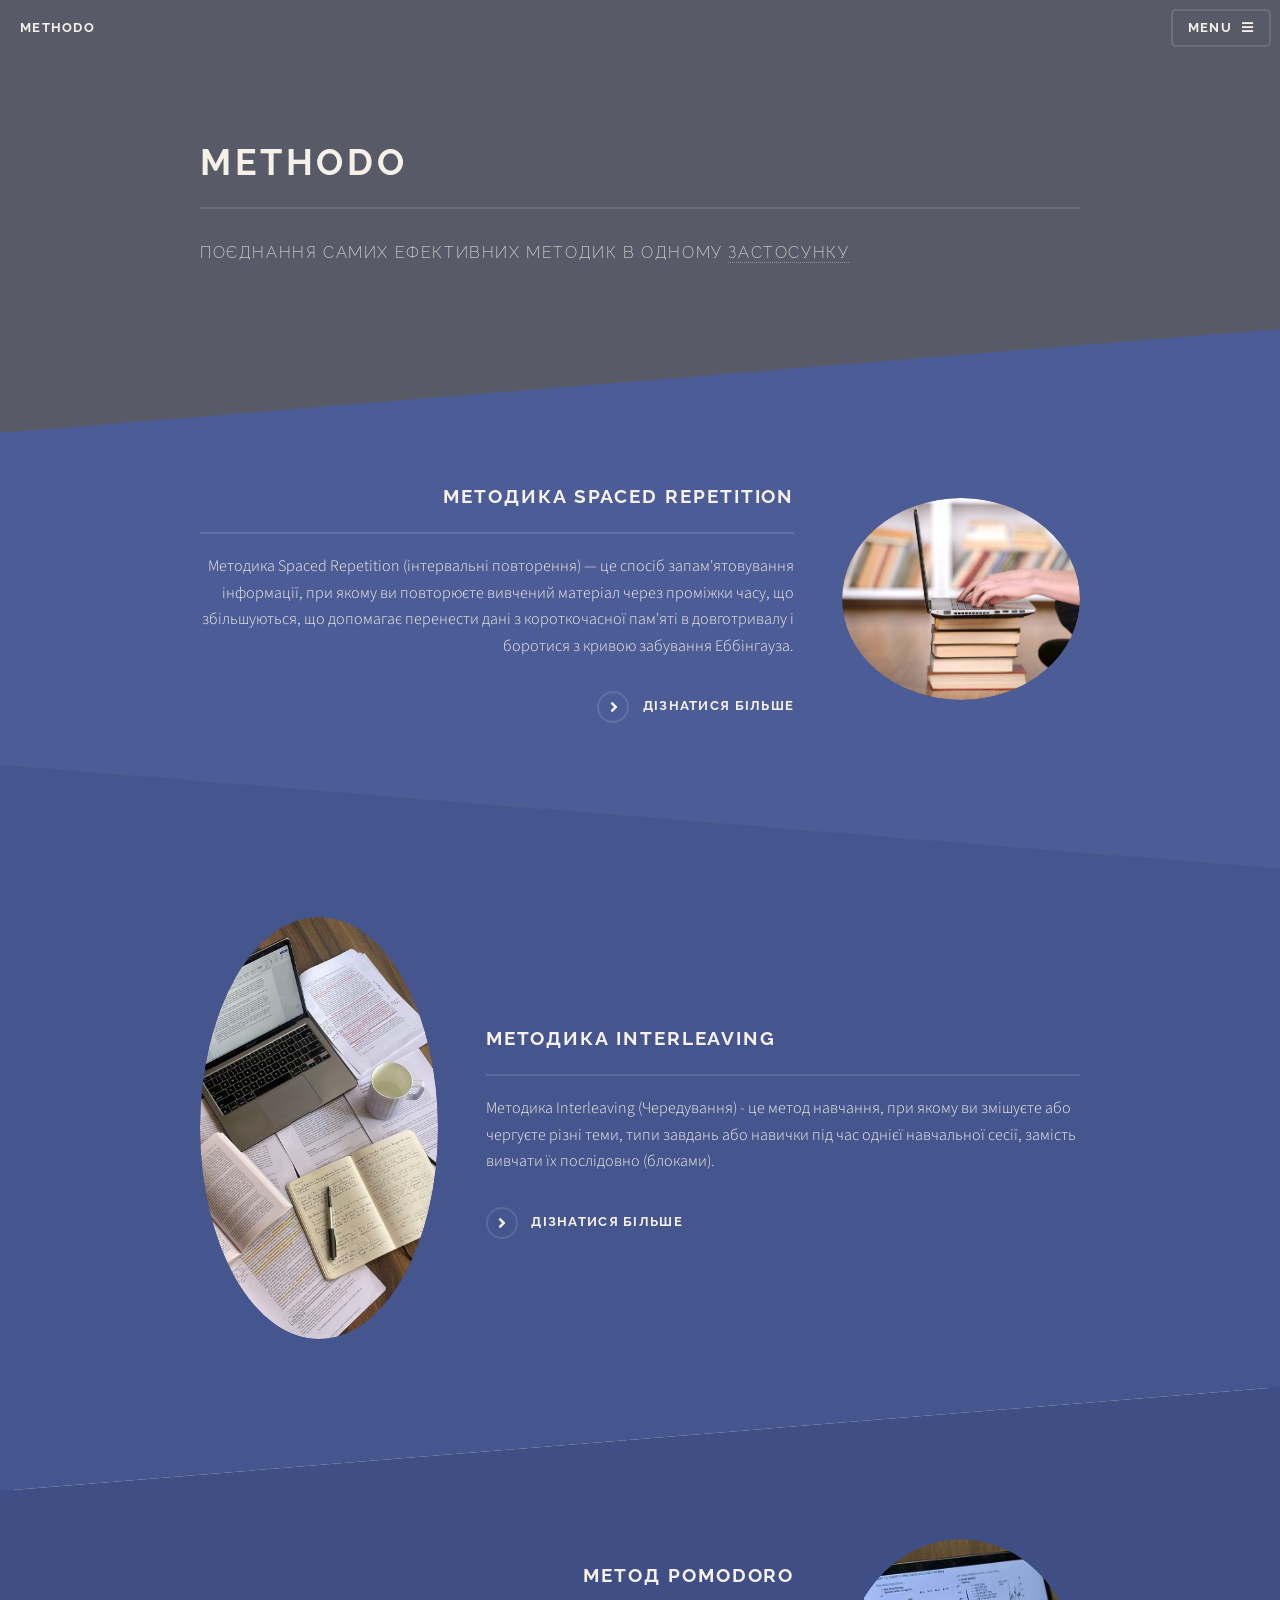
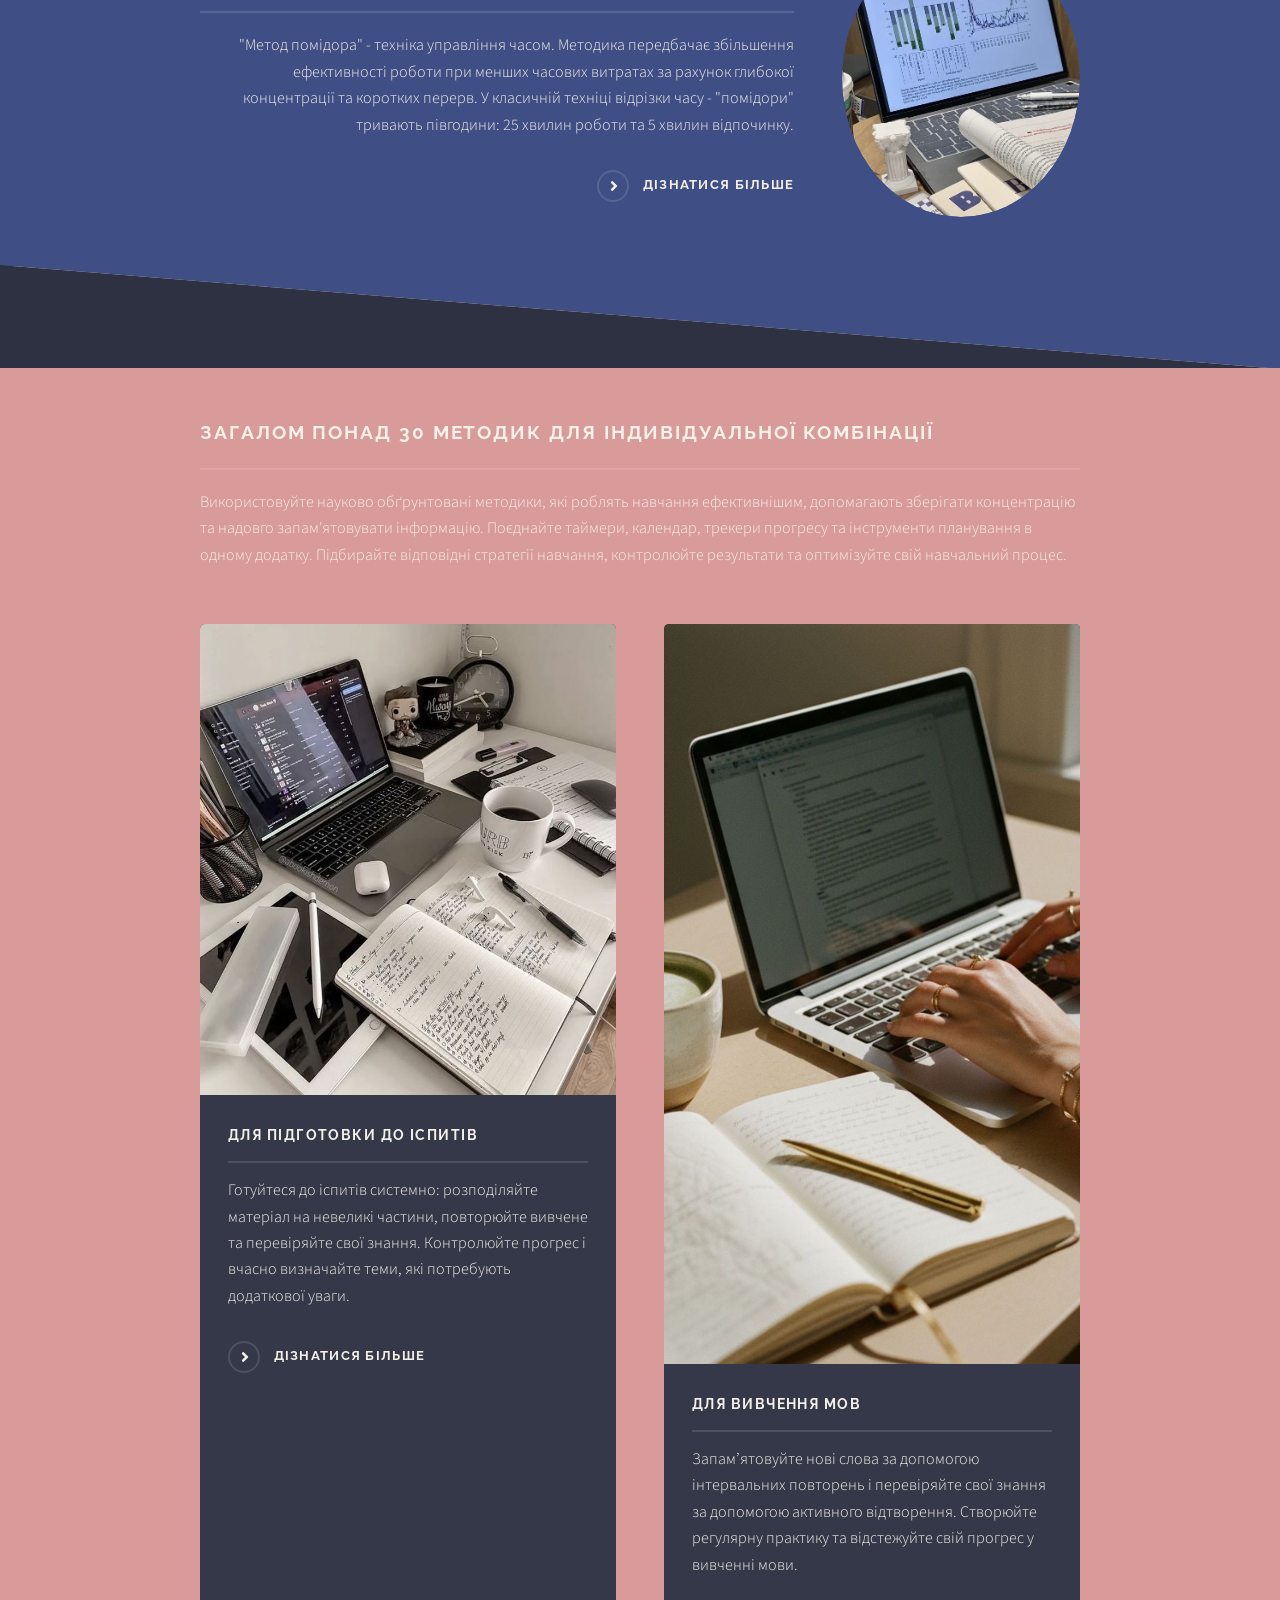
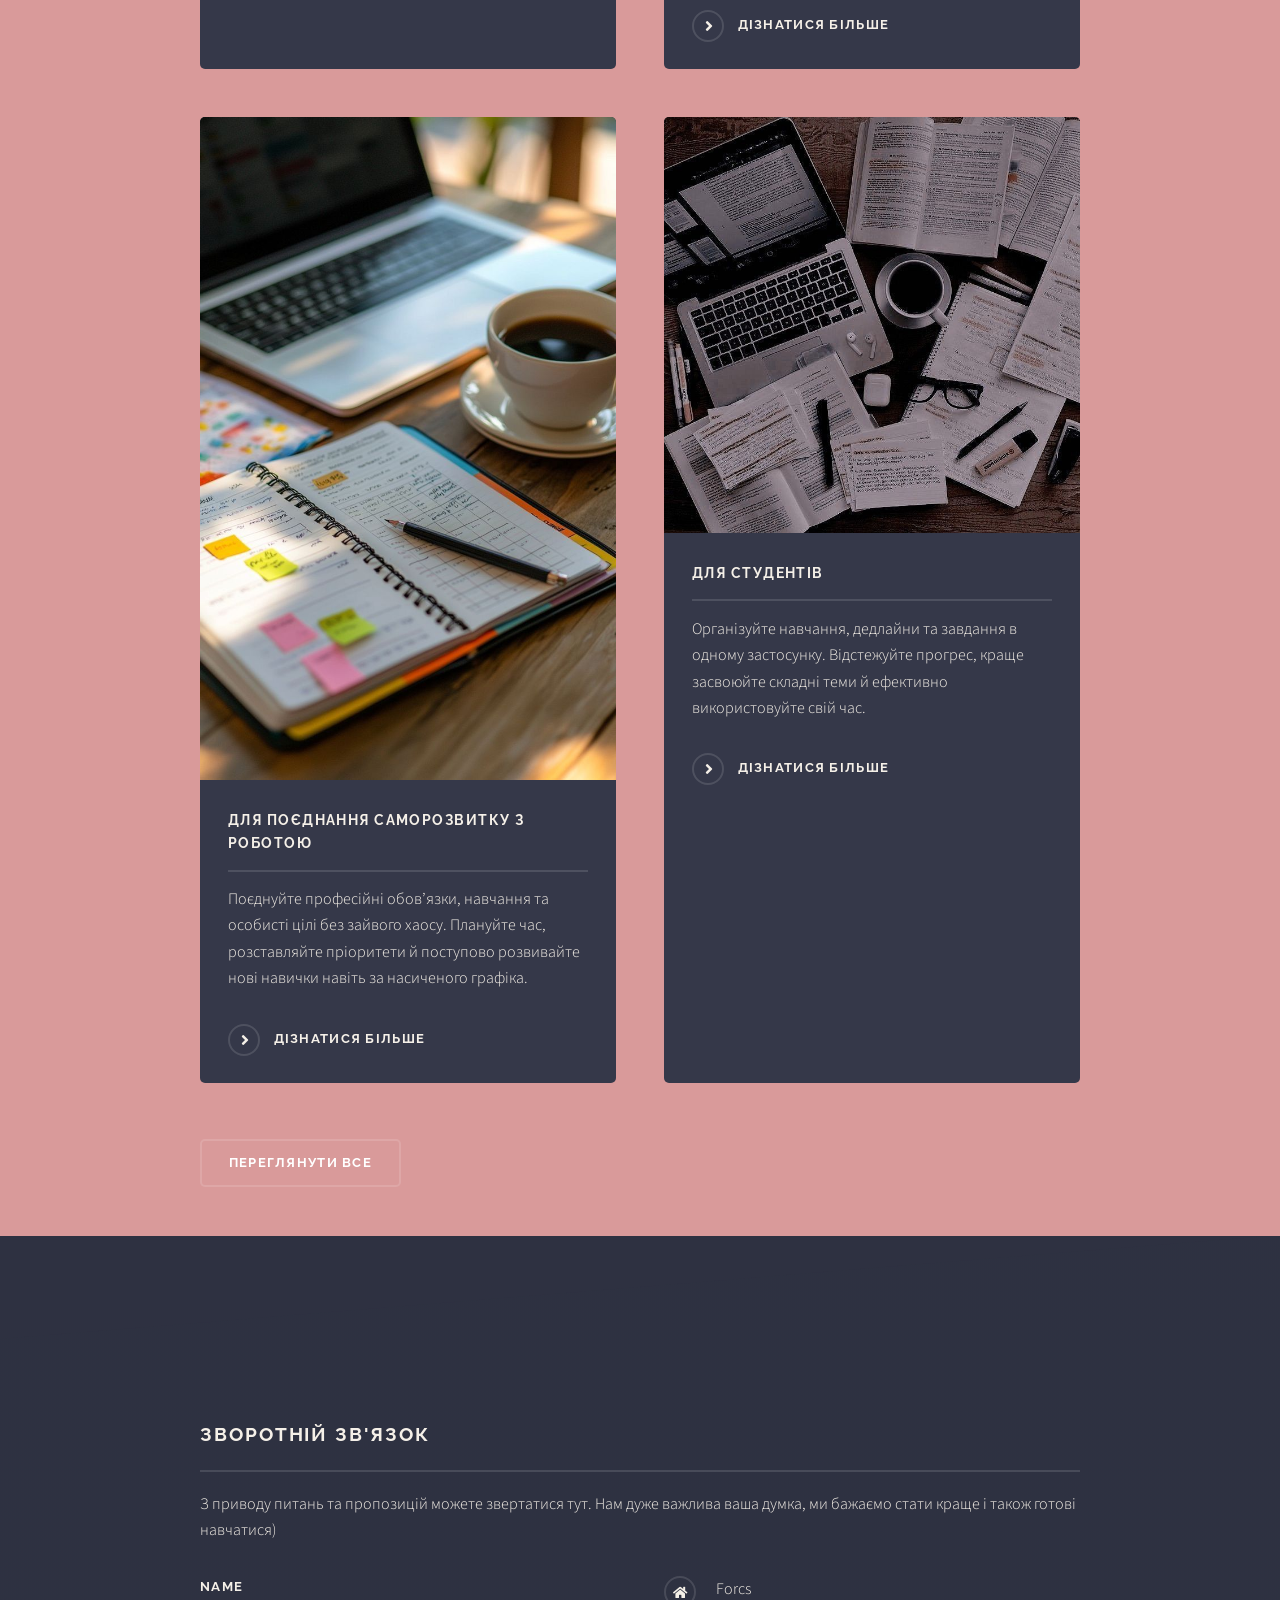
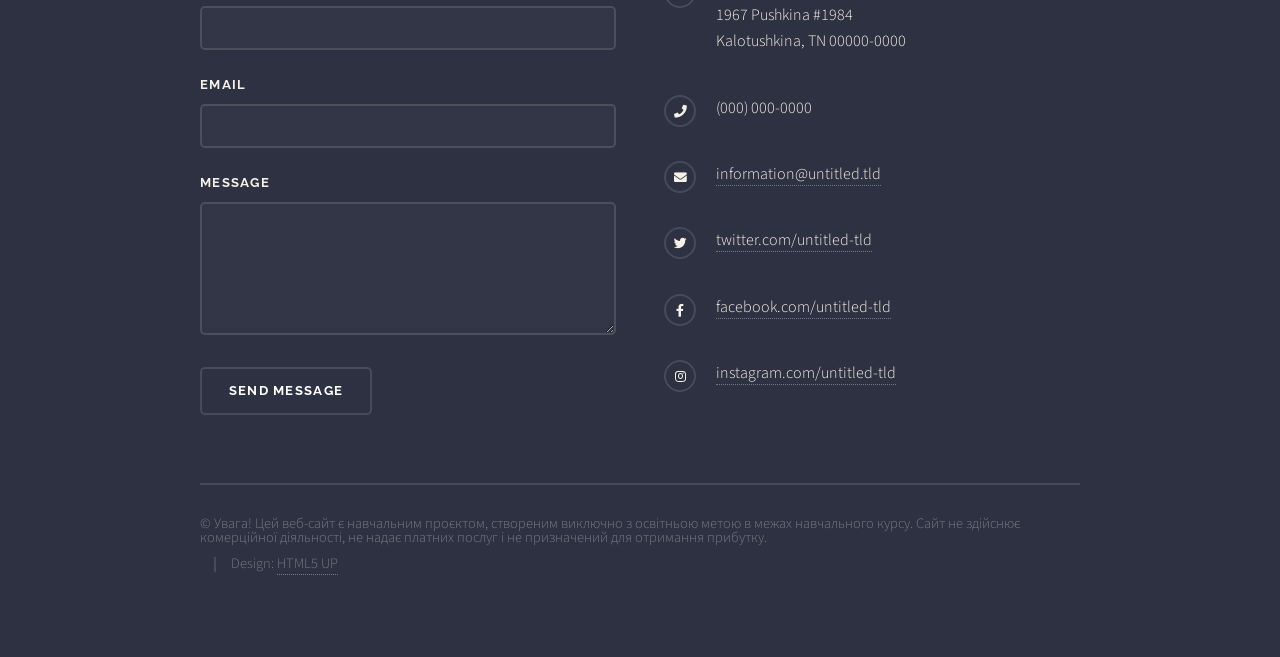
==== commit 85722448: "Update index.html" ====
--- a/index.html
+++ b/index.html
@@ -6,6 +6,15 @@
 -->
 <html>
 	<head>
+		<!-- Google tag (gtag.js) -->
+<script async src="https://www.googletagmanager.com/gtag/js?id=G-N97KXVKFQG"></script>
+<script>
+  window.dataLayer = window.dataLayer || [];
+  function gtag(){dataLayer.push(arguments);}
+  gtag('js', new Date());
+
+  gtag('config', 'G-N97KXVKFQG');
+</script>
 		<title>Solid State by HTML5 UP</title>
 		<meta charset="utf-8" />
 		<meta name="viewport" content="width=device-width, initial-scale=1, user-scalable=no" />
@@ -164,7 +173,7 @@
 								<li class="icon brands fa-instagram"><a href="#">instagram.com/untitled-tld</a></li>
 							</ul>
 							<ul class="copyright">
-								<li>&copy; Untitled Inc. All rights reserved.</li><li>Design: <a href="http://html5up.net">HTML5 UP</a></li>
+								<li>&copy; Увага! Цей веб-сайт є навчальним проєктом, створеним виключно з освітньою метою в межах навчального курсу. Сайт не здійснює комерційної діяльності, не надає платних послуг і не призначений для отримання прибутку.</li><li>Design: <a href="http://html5up.net">HTML5 UP</a></li>
 							</ul>
 						</div>
 					</section>
@@ -180,4 +189,4 @@
 			<script src="assets/js/main.js"></script>
 
 	</body>
-</html>+</html>
